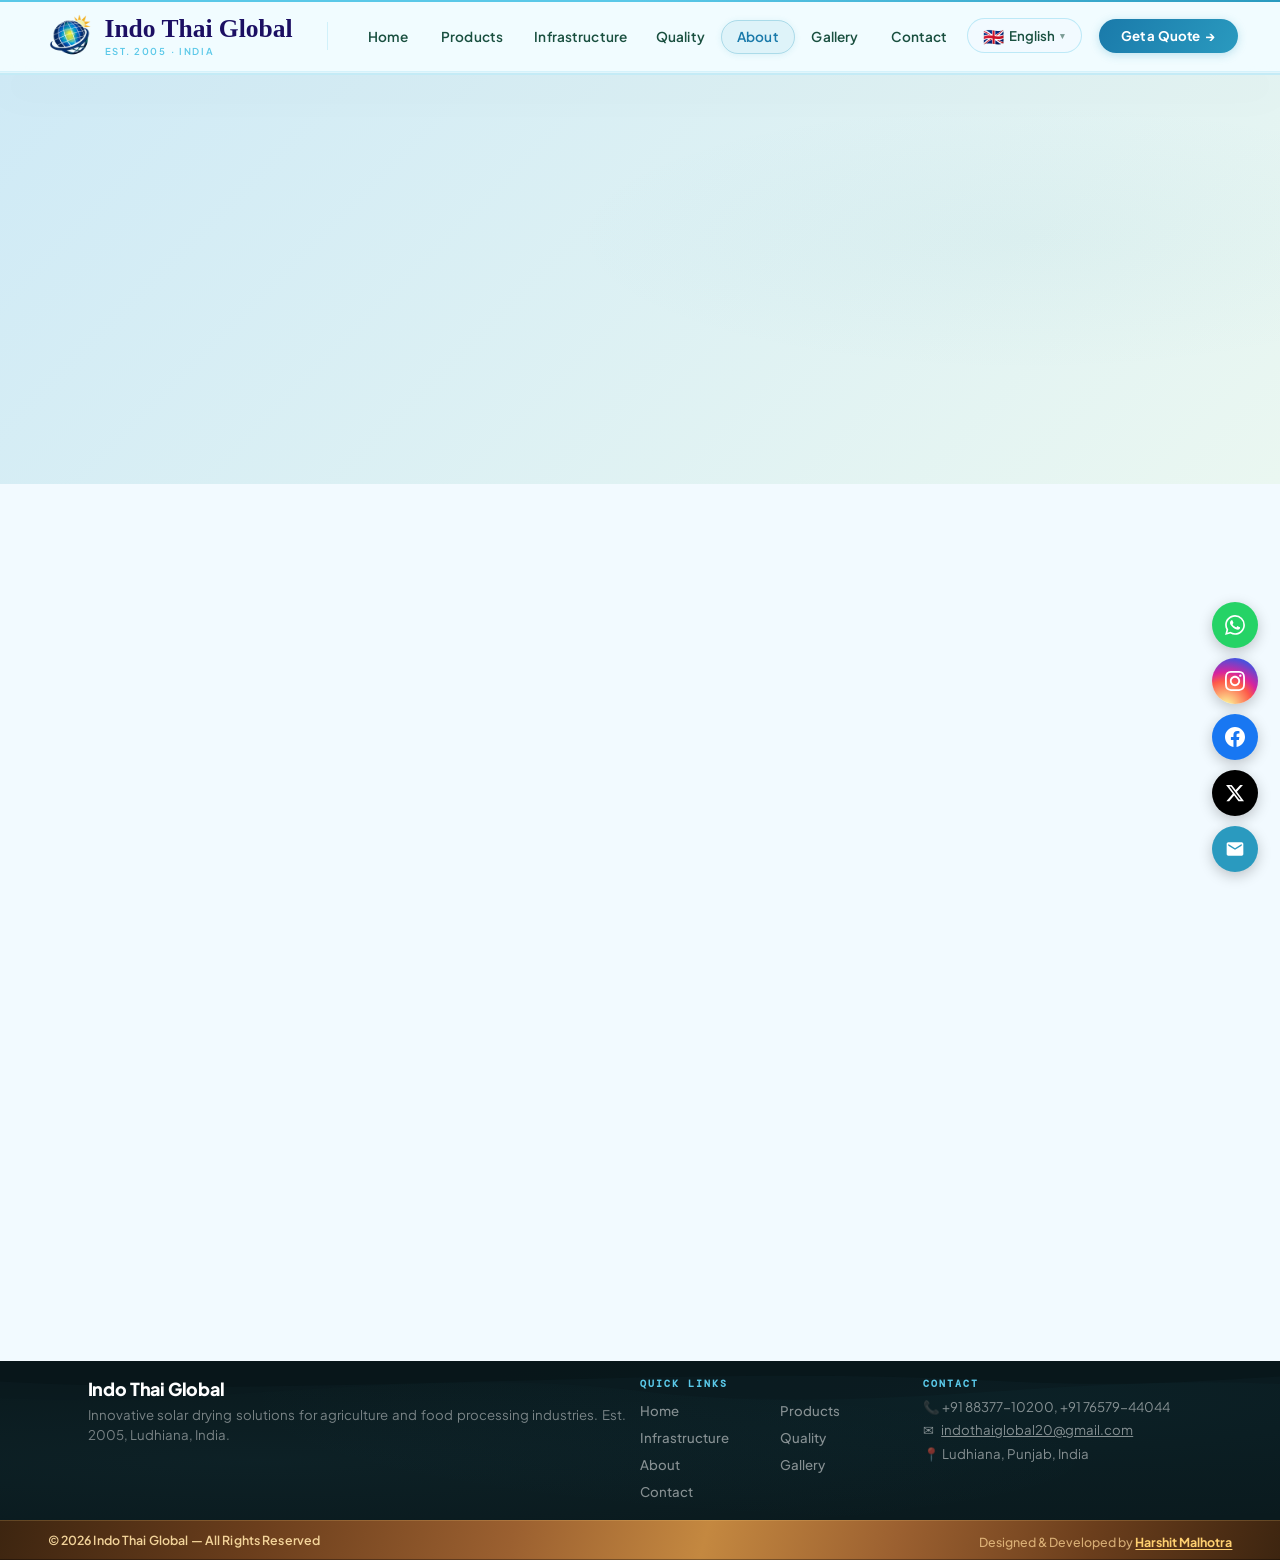
==== about.html @ ccd36416 "update" ====
<!DOCTYPE html>
<html lang="en">
<head>
  <meta charset="UTF-8"/>
  <meta name="viewport" content="width=device-width, initial-scale=1.0"/>
  <title>About — Indo Thai Global</title>
  <link rel="icon" href="assets/logo.png" type="image/png"/>
  <link rel="stylesheet" href="css/global.css"/>
  <link rel="stylesheet" href="css/navbar.css"/>
  <style>
    p {
  text-align: justify;
}
    /* ── Page hero ── */ 
    .page-hero {
      background: linear-gradient(135deg, #cfeaf6 0%, #eaf7f1 100%);
      padding: clamp(5rem,9vw,7rem) 0 clamp(3rem,5vw,4rem);
      position: relative; overflow: hidden;
    }
    .page-hero::after {
      content: ''; position: absolute; inset: 0;
      background: radial-gradient(ellipse 60% 55% at 80% 40%, rgba(47,143,165,0.04) 0%, transparent 60%);
      pointer-events: none;
    }
    .page-hero-inner { position: relative; z-index: 1; }
    .page-hero-label {
      font-family: var(--font-mono); font-size: 0.75rem; letter-spacing: 0.22em;
      text-transform: uppercase; color: #6f8f9a; margin-bottom: 0.8rem;
      display: flex; align-items: center; gap: 10px;
    }
    .page-hero-label::before { content: ''; display: block; width: 22px; height: 1px; background:#6f8f9a; opacity: 0.5; }
    .page-hero-title {
      font-family: var(--font-serif); font-size: clamp(3rem,6vw,4.8rem);
      font-weight: 600; color: #243b4a; line-height: 1.08; margin-bottom: 1rem;
    }
    .page-hero-title em {
      color: #243b4a; /* same as Indo Thai */
  background: none;
  -webkit-text-fill-color: unset;
    }
    .page-hero-sub { font-size: 1.15rem; color: #4f6f7a; max-width: 600px; line-height: 1.75; }
    
    /* ── About body ── */
    .about-body { padding: clamp(4rem,7vw,6rem) 0; background: var(--off-white); }

    .about-grid {
      display: grid;
      grid-template-columns: 1fr 1fr;
      gap: 5rem;
      align-items: start;
    }

    .about-info-list { display: flex; flex-direction: column; gap: 0; }
    .about-info-row {
      display: flex; gap: 1rem;
      padding: 0.9rem 0;
      border-bottom: 1px solid var(--border);
      align-items: baseline;
    }
    .about-info-row:first-child { border-top: 1px solid var(--border); }
    .about-info-key {
      font-family: var(--font-mono);
      font-size: 0.6rem;
      letter-spacing: 0.1em;
      text-transform: uppercase;
      color: var(--amber);
      min-width: 150px;
      flex-shrink: 0;
    }
    .about-info-val {
      font-size: 0.92rem;
      color: var(--text-mid);
      line-height: 1.6;
    }

    .about-prose p {
      font-size: 0.95rem;
      line-height: 1.85;
      color: var(--text-mid);
      margin-bottom: 1.1rem;
    }
    .about-prose h3 {
      font-family: var(--font-serif);
      font-size: 1.4rem;
      font-weight: 600;
      color: var(--text-dark);
      margin: 2rem 0 0.6rem;
    }

    @media (max-width: 800px) {
      .about-grid { grid-template-columns: 1fr; gap: 3rem; }
    }
  </style>
</head>
<body>

 <div id="navbar"></div>
  
  <script>
    fetch('navbar.html')
      .then(res => res.text())
      .then(data => {
        document.getElementById('navbar').innerHTML = data;

        // 2. Then load navbar.js AFTER HTML is injected
        var script = document.createElement('script');
        script.src = 'js/navbar.js';
        document.body.appendChild(script);
      });
  </script>

<main class="page-body">

  <!-- Page Hero -->
  <section class="page-hero">
    <div class="container page-hero-inner">
      <div class="page-hero-label reveal-up">About Us</div>
      <h1 class="page-hero-title reveal-up">Indo Thai <em>Global</em></h1>
      <p class="page-hero-sub reveal-up">
        Manufacturing innovative solar drying solutions and food processing
        equipment since 2005 — built for India's agriculture and industry.
      </p>
    </div>
  </section>

  <!-- About Body -->
  <section class="about-body">
    <div class="container">
      <div class="about-grid reveal-left">

        <!-- Company info table -->
        <div>
          <div class="section-label">Company Details</div>
          <div class="about-info-list" style="margin-top:1.2rem">
            <div class="about-info-row">
              <span class="about-info-key">Company Name</span>
              <span class="about-info-val">Indo Thai Global</span>
            </div>
            <div class="about-info-row">
              <span class="about-info-key">Business Type</span>
              <span class="about-info-val">Manufacturer &amp; Supplier of solar drying systems and agricultural equipment.</span>
            </div>
            <div class="about-info-row">
              <span class="about-info-key">Industry</span>
              <span class="about-info-val">Renewable Energy &amp; Food Processing Technology</span>
            </div>
            <div class="about-info-row">
              <span class="about-info-key">Established</span>
              <span class="about-info-val">2005</span>
            </div>
            <div class="about-info-row">
              <span class="about-info-key">Location</span>
              <span class="about-info-val">Ludhiana, Punjab, India</span>
            </div>
            <div class="about-info-row">
              <span class="about-info-key">Core Products</span>
              <span class="about-info-val">Solar dryers, vegetable processing machines, food dehydration systems and related equipment.</span>
            </div>
            <div class="about-info-row">
              <span class="about-info-key">Mission</span>
              <span class="about-info-val">To provide efficient and sustainable drying solutions that improve food preservation and reduce energy consumption.</span>
            </div>
            <div class="about-info-row">
              <span class="about-info-key">Vision</span>
              <span class="about-info-val">To contribute to modern agriculture through innovative renewable energy technologies.</span>
            </div>
          </div>
        </div>

        <!-- Prose -->
        <div class="about-prose reveal-right">
          <div class="section-label">Our Story</div>
          <h3>Who We Are</h3>
          <p>
            Indo Thai Global is focused on delivering reliable solar drying
            solutions and food processing equipment designed to support
            modern agriculture and sustainable energy practices across India.
          </p>
          <p>
            Since our founding in 2005, we have built a reputation for
            manufacturing durable, efficient and easy-to-operate equipment
            that helps farmers and food processors reduce post-harvest losses
            and improve productivity.
          </p>
          <h3>What Drives Us</h3>
          <p>
            We believe that sustainable technology should be accessible to
            all scales of operation — from small family farms to large
            commercial food processing facilities.
          </p>
          <p>
            Every product we build reflects our commitment to quality
            materials, practical engineering and long-term value for
            our customers.
          </p>
          <div style="margin-top:2rem">
            <a href="contact.html" class="btn btn-dark">Get in Touch →</a>
          </div>
        </div>

      </div>
    </div>
  </section>

</main>

<!-- ░░ FOOTER ░░ -->
<footer class="site-footer">
  <div class="container footer-grid">

    <div class="footer-col">
      <h3 class="footer-brand">Indo Thai Global</h3>
      <p class="footer-text">
        Innovative solar drying solutions for agriculture and food processing industries.
        Est. 2005, Ludhiana, India.
      </p>
    </div>

    <div class="footer-col">
      <h4 class="footer-title">Quick Links</h4>
      <ul class="footer-links">
        <li><a href="home.html">Home</a></li>
        <li><a href="products.html">Products</a></li>
        <li><a href="infrastructure.html">Infrastructure</a></li>
        <li><a href="quality.html">Quality</a></li>
        <li><a href="about.html">About</a></li>
        <li><a href="gallery.html">Gallery</a></li>
        <li><a href="contact.html">Contact</a></li>
      </ul>
    </div>

    <div class="footer-col">
      <h4 class="footer-title">Contact</h4>
      <div class="footer-contact-item">&#128222; +91 88377-10200, +91 76579-44044</div><div class="footer-contact-item">
  &#9993; <a href="mailto:indothaiglobal20@gmail.com">indothaiglobal20@gmail.com</a>
</div>
   <div class="footer-contact-item">&#128205; Ludhiana, Punjab, India</div>
    </div>

  </div>
  <div class="footer-bottom">
    <div class="footer-bottom-inner">
      <span class="footer-copy">&#169; 2026 Indo Thai Global &#8212; All Rights Reserved</span>
      <div class="footer-dev-inner">
        <span class="footer-dev-text">Designed &amp; Developed by </span>
        <a href="https://www.linkedin.com/in/harshit-malhotra-20b333200/" target="_blank" rel="noopener noreferrer" class="footer-dev-link">Harshit Malhotra</a>
      </div>
    </div>
  </div>
</footer>


<script>
(function () {
  var COUNTRIES = [
    // Popular
    {f:'🇮🇳', n:'India',                  c:'+91',   pop:true},
    {f:'🇺🇸', n:'United States',           c:'+1',    pop:true},
    {f:'🇬🇧', n:'United Kingdom',          c:'+44',   pop:true},
    {f:'🇦🇪', n:'United Arab Emirates',    c:'+971',  pop:true},
    {f:'🇹🇭', n:'Thailand',                c:'+66',   pop:true},
    {f:'🇸🇬', n:'Singapore',               c:'+65',   pop:true},
    {f:'🇦🇺', n:'Australia',               c:'+61',   pop:true},
    // All
    {f:'🇦🇫', n:'Afghanistan',             c:'+93'},
    {f:'🇦🇱', n:'Albania',                 c:'+355'},
    {f:'🇩🇿', n:'Algeria',                 c:'+213'},
    {f:'🇦🇩', n:'Andorra',                 c:'+376'},
    {f:'🇦🇴', n:'Angola',                  c:'+244'},
    {f:'🇦🇬', n:'Antigua and Barbuda',     c:'+1268'},
    {f:'🇦🇷', n:'Argentina',               c:'+54'},
    {f:'🇦🇲', n:'Armenia',                 c:'+374'},
    {f:'🇦🇹', n:'Austria',                 c:'+43'},
    {f:'🇦🇿', n:'Azerbaijan',              c:'+994'},
    {f:'🇧🇸', n:'Bahamas',                 c:'+1242'},
    {f:'🇧🇭', n:'Bahrain',                 c:'+973'},
    {f:'🇧🇩', n:'Bangladesh',              c:'+880'},
    {f:'🇧🇧', n:'Barbados',                c:'+1246'},
    {f:'🇧🇾', n:'Belarus',                 c:'+375'},
    {f:'🇧🇪', n:'Belgium',                 c:'+32'},
    {f:'🇧🇿', n:'Belize',                  c:'+501'},
    {f:'🇧🇯', n:'Benin',                   c:'+229'},
    {f:'🇧🇹', n:'Bhutan',                  c:'+975'},
    {f:'🇧🇴', n:'Bolivia',                 c:'+591'},
    {f:'🇧🇦', n:'Bosnia and Herzegovina',  c:'+387'},
    {f:'🇧🇼', n:'Botswana',                c:'+267'},
    {f:'🇧🇷', n:'Brazil',                  c:'+55'},
    {f:'🇧🇳', n:'Brunei',                  c:'+673'},
    {f:'🇧🇬', n:'Bulgaria',                c:'+359'},
    {f:'🇧🇫', n:'Burkina Faso',            c:'+226'},
    {f:'🇧🇮', n:'Burundi',                 c:'+257'},
    {f:'🇨🇻', n:'Cabo Verde',              c:'+238'},
    {f:'🇰🇭', n:'Cambodia',                c:'+855'},
    {f:'🇨🇲', n:'Cameroon',                c:'+237'},
    {f:'🇨🇦', n:'Canada',                  c:'+1'},
    {f:'🇨🇫', n:'Central African Republic',c:'+236'},
    {f:'🇹🇩', n:'Chad',                    c:'+235'},
    {f:'🇨🇱', n:'Chile',                   c:'+56'},
    {f:'🇨🇳', n:'China',                   c:'+86'},
    {f:'🇨🇴', n:'Colombia',                c:'+57'},
    {f:'🇰🇲', n:'Comoros',                 c:'+269'},
    {f:'🇨🇩', n:'Congo (DRC)',             c:'+243'},
    {f:'🇨🇬', n:'Congo (Republic)',        c:'+242'},
    {f:'🇨🇷', n:'Costa Rica',              c:'+506'},
    {f:'🇭🇷', n:'Croatia',                 c:'+385'},
    {f:'🇨🇺', n:'Cuba',                    c:'+53'},
    {f:'🇨🇾', n:'Cyprus',                  c:'+357'},
    {f:'🇨🇿', n:'Czech Republic',          c:'+420'},
    {f:'🇩🇰', n:'Denmark',                 c:'+45'},
    {f:'🇩🇯', n:'Djibouti',                c:'+253'},
    {f:'🇩🇲', n:'Dominica',                c:'+1767'},
    {f:'🇩🇴', n:'Dominican Republic',      c:'+1809'},
    {f:'🇪🇨', n:'Ecuador',                 c:'+593'},
    {f:'🇪🇬', n:'Egypt',                   c:'+20'},
    {f:'🇸🇻', n:'El Salvador',             c:'+503'},
    {f:'🇬🇶', n:'Equatorial Guinea',       c:'+240'},
    {f:'🇪🇷', n:'Eritrea',                 c:'+291'},
    {f:'🇪🇪', n:'Estonia',                 c:'+372'},
    {f:'🇸🇿', n:'Eswatini',                c:'+268'},
    {f:'🇪🇹', n:'Ethiopia',                c:'+251'},
    {f:'🇫🇯', n:'Fiji',                    c:'+679'},
    {f:'🇫🇮', n:'Finland',                 c:'+358'},
    {f:'🇫🇷', n:'France',                  c:'+33'},
    {f:'🇬🇦', n:'Gabon',                   c:'+241'},
    {f:'🇬🇲', n:'Gambia',                  c:'+220'},
    {f:'🇬🇪', n:'Georgia',                 c:'+995'},
    {f:'🇩🇪', n:'Germany',                 c:'+49'},
    {f:'🇬🇭', n:'Ghana',                   c:'+233'},
    {f:'🇬🇷', n:'Greece',                  c:'+30'},
    {f:'🇬🇩', n:'Grenada',                 c:'+1473'},
    {f:'🇬🇹', n:'Guatemala',               c:'+502'},
    {f:'🇬🇳', n:'Guinea',                  c:'+224'},
    {f:'🇬🇼', n:'Guinea-Bissau',           c:'+245'},
    {f:'🇬🇾', n:'Guyana',                  c:'+592'},
    {f:'🇭🇹', n:'Haiti',                   c:'+509'},
    {f:'🇭🇳', n:'Honduras',                c:'+504'},
    {f:'🇭🇺', n:'Hungary',                 c:'+36'},
    {f:'🇮🇸', n:'Iceland',                 c:'+354'},
    {f:'🇮🇩', n:'Indonesia',               c:'+62'},
    {f:'🇮🇷', n:'Iran',                    c:'+98'},
    {f:'🇮🇶', n:'Iraq',                    c:'+964'},
    {f:'🇮🇪', n:'Ireland',                 c:'+353'},
    {f:'🇮🇱', n:'Israel',                  c:'+972'},
    {f:'🇮🇹', n:'Italy',                   c:'+39'},
    {f:'🇯🇲', n:'Jamaica',                 c:'+1876'},
    {f:'🇯🇵', n:'Japan',                   c:'+81'},
    {f:'🇯🇴', n:'Jordan',                  c:'+962'},
    {f:'🇰🇿', n:'Kazakhstan',              c:'+7'},
    {f:'🇰🇪', n:'Kenya',                   c:'+254'},
    {f:'🇰🇮', n:'Kiribati',                c:'+686'},
    {f:'🇽🇰', n:'Kosovo',                  c:'+383'},
    {f:'🇰🇼', n:'Kuwait',                  c:'+965'},
    {f:'🇰🇬', n:'Kyrgyzstan',              c:'+996'},
    {f:'🇱🇦', n:'Laos',                    c:'+856'},
    {f:'🇱🇻', n:'Latvia',                  c:'+371'},
    {f:'🇱🇧', n:'Lebanon',                 c:'+961'},
    {f:'🇱🇸', n:'Lesotho',                 c:'+266'},
    {f:'🇱🇷', n:'Liberia',                 c:'+231'},
    {f:'🇱🇾', n:'Libya',                   c:'+218'},
    {f:'🇱🇮', n:'Liechtenstein',           c:'+423'},
    {f:'🇱🇹', n:'Lithuania',               c:'+370'},
    {f:'🇱🇺', n:'Luxembourg',              c:'+352'},
    {f:'🇲🇬', n:'Madagascar',              c:'+261'},
    {f:'🇲🇼', n:'Malawi',                  c:'+265'},
    {f:'🇲🇾', n:'Malaysia',                c:'+60'},
    {f:'🇲🇻', n:'Maldives',                c:'+960'},
    {f:'🇲🇱', n:'Mali',                    c:'+223'},
    {f:'🇲🇹', n:'Malta',                   c:'+356'},
    {f:'🇲🇭', n:'Marshall Islands',        c:'+692'},
    {f:'🇲🇷', n:'Mauritania',              c:'+222'},
    {f:'🇲🇺', n:'Mauritius',               c:'+230'},
    {f:'🇲🇽', n:'Mexico',                  c:'+52'},
    {f:'🇫🇲', n:'Micronesia',              c:'+691'},
    {f:'🇲🇩', n:'Moldova',                 c:'+373'},
    {f:'🇲🇨', n:'Monaco',                  c:'+377'},
    {f:'🇲🇳', n:'Mongolia',                c:'+976'},
    {f:'🇲🇪', n:'Montenegro',              c:'+382'},
    {f:'🇲🇦', n:'Morocco',                 c:'+212'},
    {f:'🇲🇿', n:'Mozambique',              c:'+258'},
    {f:'🇲🇲', n:'Myanmar',                 c:'+95'},
    {f:'🇳🇦', n:'Namibia',                 c:'+264'},
    {f:'🇳🇷', n:'Nauru',                   c:'+674'},
    {f:'🇳🇵', n:'Nepal',                   c:'+977'},
    {f:'🇳🇱', n:'Netherlands',             c:'+31'},
    {f:'🇳🇿', n:'New Zealand',             c:'+64'},
    {f:'🇳🇮', n:'Nicaragua',               c:'+505'},
    {f:'🇳🇪', n:'Niger',                   c:'+227'},
    {f:'🇳🇬', n:'Nigeria',                 c:'+234'},
    {f:'🇲🇰', n:'North Macedonia',         c:'+389'},
    {f:'🇳🇴', n:'Norway',                  c:'+47'},
    {f:'🇴🇲', n:'Oman',                    c:'+968'},
    {f:'🇵🇰', n:'Pakistan',                c:'+92'},
    {f:'🇵🇼', n:'Palau',                   c:'+680'},
    {f:'🇵🇸', n:'Palestine',               c:'+970'},
    {f:'🇵🇦', n:'Panama',                  c:'+507'},
    {f:'🇵🇬', n:'Papua New Guinea',        c:'+675'},
    {f:'🇵🇾', n:'Paraguay',                c:'+595'},
    {f:'🇵🇪', n:'Peru',                    c:'+51'},
    {f:'🇵🇭', n:'Philippines',             c:'+63'},
    {f:'🇵🇱', n:'Poland',                  c:'+48'},
    {f:'🇵🇹', n:'Portugal',                c:'+351'},
    {f:'🇶🇦', n:'Qatar',                   c:'+974'},
    {f:'🇷🇴', n:'Romania',                 c:'+40'},
    {f:'🇷🇺', n:'Russia',                  c:'+7'},
    {f:'🇷🇼', n:'Rwanda',                  c:'+250'},
    {f:'🇰🇳', n:'Saint Kitts and Nevis',   c:'+1869'},
    {f:'🇱🇨', n:'Saint Lucia',             c:'+1758'},
    {f:'🇻🇨', n:'Saint Vincent',           c:'+1784'},
    {f:'🇼🇸', n:'Samoa',                   c:'+685'},
    {f:'🇸🇲', n:'San Marino',              c:'+378'},
    {f:'🇸🇹', n:'Sao Tome and Principe',   c:'+239'},
    {f:'🇸🇦', n:'Saudi Arabia',            c:'+966'},
    {f:'🇸🇳', n:'Senegal',                 c:'+221'},
    {f:'🇷🇸', n:'Serbia',                  c:'+381'},
    {f:'🇸🇨', n:'Seychelles',              c:'+248'},
    {f:'🇸🇱', n:'Sierra Leone',            c:'+232'},
    {f:'🇸🇰', n:'Slovakia',                c:'+421'},
    {f:'🇸🇮', n:'Slovenia',                c:'+386'},
    {f:'🇸🇧', n:'Solomon Islands',         c:'+677'},
    {f:'🇸🇴', n:'Somalia',                 c:'+252'},
    {f:'🇿🇦', n:'South Africa',            c:'+27'},
    {f:'🇸🇸', n:'South Sudan',             c:'+211'},
    {f:'🇪🇸', n:'Spain',                   c:'+34'},
    {f:'🇱🇰', n:'Sri Lanka',               c:'+94'},
    {f:'🇸🇩', n:'Sudan',                   c:'+249'},
    {f:'🇸🇷', n:'Suriname',                c:'+597'},
    {f:'🇸🇪', n:'Sweden',                  c:'+46'},
    {f:'🇨🇭', n:'Switzerland',             c:'+41'},
    {f:'🇸🇾', n:'Syria',                   c:'+963'},
    {f:'🇹🇼', n:'Taiwan',                  c:'+886'},
    {f:'🇹🇯', n:'Tajikistan',              c:'+992'},
    {f:'🇹🇿', n:'Tanzania',                c:'+255'},
    {f:'🇹🇱', n:'Timor-Leste',             c:'+670'},
    {f:'🇹🇬', n:'Togo',                    c:'+228'},
    {f:'🇹🇴', n:'Tonga',                   c:'+676'},
    {f:'🇹🇹', n:'Trinidad and Tobago',     c:'+1868'},
    {f:'🇹🇳', n:'Tunisia',                 c:'+216'},
    {f:'🇹🇷', n:'Turkey',                  c:'+90'},
    {f:'🇹🇲', n:'Turkmenistan',            c:'+993'},
    {f:'🇹🇻', n:'Tuvalu',                  c:'+688'},
    {f:'🇺🇬', n:'Uganda',                  c:'+256'},
    {f:'🇺🇦', n:'Ukraine',                 c:'+380'},
    {f:'🇺🇾', n:'Uruguay',                 c:'+598'},
    {f:'🇺🇿', n:'Uzbekistan',              c:'+998'},
    {f:'🇻🇺', n:'Vanuatu',                 c:'+678'},
    {f:'🇻🇦', n:'Vatican City',            c:'+379'},
    {f:'🇻🇪', n:'Venezuela',               c:'+58'},
    {f:'🇻🇳', n:'Vietnam',                 c:'+84'},
    {f:'🇾🇪', n:'Yemen',                   c:'+967'},
    {f:'🇿🇲', n:'Zambia',                  c:'+260'},
    {f:'🇿🇼', n:'Zimbabwe',                c:'+263'}
  ];

  var picker   = document.getElementById('countryPicker');
  var cpBtn    = document.getElementById('cpBtn');
  var cpFlag   = document.getElementById('cpFlag');
  var cpCode   = document.getElementById('cpCode');
  var cpSearch = document.getElementById('cpSearch');
  var cpList   = document.getElementById('cpList');
  var hidden   = document.getElementById('eq-country-val');
  if (!picker || !cpBtn || !cpList) return;

  /* Build list */
  function buildList() {
    cpList.innerHTML = '';

    var popLabel = document.createElement('div');
    popLabel.className = 'cp-group-label';
    popLabel.textContent = '⭐ Popular';
    cpList.appendChild(popLabel);

    COUNTRIES.forEach(function(ct, idx) {
      if (ct.pop) cpList.appendChild(makeItem(ct, idx));
    });

    var allLabel = document.createElement('div');
    allLabel.className = 'cp-group-label';
    allLabel.textContent = '🌍 All Countries';
    cpList.appendChild(allLabel);

    COUNTRIES.forEach(function(ct, idx) {
      if (!ct.pop) cpList.appendChild(makeItem(ct, idx));
    });
  }

  function makeItem(ct, idx) {
    var btn = document.createElement('button');
    btn.type = 'button';
    btn.className = 'cp-item' + (ct.c === '+91' && ct.n === 'India' ? ' active' : '');
    btn.setAttribute('data-name', ct.n.toLowerCase());
    btn.setAttribute('data-code', ct.c);
    btn.innerHTML =
      '<span class="cp-item-flag">' + ct.f + '</span>' +
      '<span class="cp-item-name">' + ct.n + '</span>' +
      '<span class="cp-item-code">' + ct.c + '</span>';
    btn.addEventListener('click', function(e) {
      e.stopPropagation();
      select(ct);
    });
    return btn;
  }

  function select(ct) {
    cpFlag.textContent = ct.f;
    cpCode.textContent = ct.c;
    if (hidden) hidden.value = ct.c;
    cpList.querySelectorAll('.cp-item').forEach(function(el) { el.classList.remove('active'); });
    cpList.querySelectorAll('.cp-item').forEach(function(el) {
      if (el.getAttribute('data-name') === ct.n.toLowerCase() && el.getAttribute('data-code') === ct.c) {
        el.classList.add('active');
      }
    });
    picker.classList.remove('open');
    cpBtn.setAttribute('aria-expanded', 'false');
    if (cpSearch) { cpSearch.value = ''; filterList(''); }
  }

  function filterList(q) {
    q = q.toLowerCase().trim();
    var items = cpList.querySelectorAll('.cp-item');
    var noResults = cpList.querySelector('.cp-no-results');
    var visible = 0;
    items.forEach(function(el) {
      var name = el.getAttribute('data-name') || '';
      var code = el.getAttribute('data-code') || '';
      var show = !q || name.indexOf(q) !== -1 || code.indexOf(q) !== -1;
      el.hidden = !show;
      if (show) visible++;
    });
    /* hide group labels when searching */
    cpList.querySelectorAll('.cp-group-label').forEach(function(lbl) {
      lbl.hidden = !!q;
    });
    if (!noResults) {
      noResults = document.createElement('div');
      noResults.className = 'cp-no-results';
      noResults.textContent = 'No countries found';
      cpList.appendChild(noResults);
    }
    noResults.hidden = visible > 0;
  }

  /* Toggle */
  cpBtn.addEventListener('click', function(e) {
    e.stopPropagation();
    var isOpen = picker.classList.toggle('open');
    cpBtn.setAttribute('aria-expanded', String(isOpen));
    if (isOpen && cpSearch) setTimeout(function() { cpSearch.focus(); }, 60);
  });

  document.addEventListener('click', function(e) {
    if (!picker.contains(e.target)) {
      picker.classList.remove('open');
      cpBtn.setAttribute('aria-expanded', 'false');
    }
  });

  document.addEventListener('keydown', function(e) {
    if (e.key === 'Escape') { picker.classList.remove('open'); cpBtn.setAttribute('aria-expanded','false'); }
  });

  if (cpSearch) {
    cpSearch.addEventListener('input', function() { filterList(this.value); });
  }

  buildList();
})();
</script>
<script src="js/navbar.js"></script>
<script src="js/home.js"></script>

<!-- ── Floating Social Dock ── -->
<style>
  .social-dock {
    position: fixed;
    bottom: 28px;
    right: 22px;
    z-index: 9999;
    display: flex;
    flex-direction: column;
    align-items: center;
    gap: 10px;
  }

  /* Individual link buttons */
  .social-dock__btn {
    width: 46px;
    height: 46px;
    border-radius: 50%;
    display: flex;
    align-items: center;
    justify-content: center;
    text-decoration: none;
    box-shadow: 0 4px 14px rgba(0,0,0,0.22);
    transition: transform 0.22s cubic-bezier(0.22,1,0.36,1),
                box-shadow 0.22s ease,
                opacity 0.25s ease;
    /* hidden by default */
    opacity: 1;
    transform: translateY(0) scale(1);
    pointer-events: auto;
  }
  .social-dock__btn svg {
    width: 20px;
    height: 20px;
    fill: #fff;
    flex-shrink: 0;
  }
  .social-dock__btn:hover {
    transform: translateY(-2px) scale(1.10) !important;
    box-shadow: 0 8px 22px rgba(0,0,0,0.30);
  }

  /* Brand colours */
  .social-dock__btn--wa      { background: #25d366; }
  .social-dock__btn--ig      { background: radial-gradient(circle at 30% 107%, #fdf497 0%, #fdf497 5%, #fd5949 45%, #d6249f 60%, #285AEB 90%); }
  .social-dock__btn--fb      { background: #1877f2; }
  .social-dock__btn--mail    { background: #2a9abf; }

  /* Toggle (main) button */
  .social-dock__toggle {
    width: 52px;
    height: 52px;
    border-radius: 50%;
    background: linear-gradient(135deg, #1a7aaa 0%, #2a9abf 100%);
    border: none;
    cursor: pointer;
    display: flex;
    align-items: center;
    justify-content: center;
    box-shadow: 0 4px 18px rgba(42,154,191,0.45);
    transition: transform 0.3s cubic-bezier(0.22,1,0.36,1),
                box-shadow 0.25s ease;
    z-index: 1;
  }
  .social-dock__toggle:hover {
    transform: scale(1.08);
    box-shadow: 0 7px 24px rgba(42,154,191,0.55);
  }
  .social-dock__toggle svg {
    width: 22px;
    height: 22px;
    fill: #fff;
    transition: transform 0.35s cubic-bezier(0.22,1,0.36,1), opacity 0.2s;
  }
  .social-dock__toggle .icon-close {
    position: absolute;
    opacity: 0;
    transform: rotate(-45deg);
  }

  /* Open state */
  .social-dock.is-open .social-dock__btn {
    opacity: 1;
    transform: translateY(0) scale(1);
    pointer-events: auto;
  }
  .social-dock.is-open .social-dock__toggle .icon-share {
    opacity: 0;
    transform: rotate(45deg);
  }
  .social-dock.is-open .social-dock__toggle .icon-close {
    opacity: 1;
    transform: rotate(0deg);
  }

  /* Stagger the reveal */
  .social-dock__btn:nth-child(1) { transition-delay: 0.00s; }
  .social-dock__btn:nth-child(2) { transition-delay: 0.04s; }
  .social-dock__btn:nth-child(3) { transition-delay: 0.08s; }
  .social-dock__btn:nth-child(4) { transition-delay: 0.12s; }

  /* Tooltip labels */
  .social-dock__btn::after {
    content: attr(data-label);
    position: absolute;
    right: 56px;
    background: rgba(10,26,30,0.82);
    color: #fff;
    font-family: 'Plus Jakarta Sans', sans-serif;
    font-size: 0.72rem;
    font-weight: 600;
    padding: 4px 10px;
    border-radius: 6px;
    white-space: nowrap;
    opacity: 0;
    pointer-events: none;
    transition: opacity 0.18s;
  }
  .social-dock__btn:hover::after { opacity: 1; }
</style>

<div class="social-dock" id="socialDock">
  <!-- WhatsApp -->
  <!-- ▼ CHANGE THIS: replace 919876543210 with your full number incl. country code, no + or spaces -->
  <a class="social-dock__btn social-dock__btn--wa"
     href="https://wa.me/917657944044?text=Hello%20Indo%20Thai%20Global%2C%20I%20would%20like%20to%20know%20more%20about%20your%20solar%20drying%20systems."
     target="_blank" rel="noopener" data-label="WhatsApp" aria-label="Chat on WhatsApp">
    <svg viewBox="0 0 24 24" xmlns="http://www.w3.org/2000/svg">
      <path d="M17.472 14.382c-.297-.149-1.758-.867-2.03-.967-.273-.099-.471-.148-.67.15-.197.297-.767.966-.94 1.164-.173.199-.347.223-.644.075-.297-.15-1.255-.463-2.39-1.475-.883-.788-1.48-1.761-1.653-2.059-.173-.297-.018-.458.13-.606.134-.133.298-.347.446-.52.149-.174.198-.298.298-.497.099-.198.05-.371-.025-.52-.075-.149-.669-1.612-.916-2.207-.242-.579-.487-.5-.669-.51-.173-.008-.371-.01-.57-.01-.198 0-.52.074-.792.372-.272.297-1.04 1.016-1.04 2.479 0 1.462 1.065 2.875 1.213 3.074.149.198 2.096 3.2 5.077 4.487.709.306 1.262.489 1.694.625.712.227 1.36.195 1.871.118.571-.085 1.758-.719 2.006-1.413.248-.694.248-1.289.173-1.413-.074-.124-.272-.198-.57-.347m-5.421 7.403h-.004a9.87 9.87 0 01-5.031-1.378l-.361-.214-3.741.982.998-3.648-.235-.374a9.86 9.86 0 01-1.51-5.26c.001-5.45 4.436-9.884 9.888-9.884 2.64 0 5.122 1.03 6.988 2.898a9.825 9.825 0 012.893 6.994c-.003 5.45-4.437 9.884-9.885 9.884m8.413-18.297A11.815 11.815 0 0012.05 0C5.495 0 .16 5.335.157 11.892c0 2.096.547 4.142 1.588 5.945L.057 24l6.305-1.654a11.882 11.882 0 005.683 1.448h.005c6.554 0 11.89-5.335 11.893-11.893a11.821 11.821 0 00-3.48-8.413z"/>
    </svg>
  </a>

  <!-- Instagram -->
  <!-- ▼ CHANGE THIS: replace indothaiglobal with your Instagram handle -->
  <a class="social-dock__btn social-dock__btn--ig"
     href="https://instagram.com/abc"
     target="_blank" rel="noopener" data-label="Instagram" aria-label="Follow on Instagram">
    <svg viewBox="0 0 24 24" xmlns="http://www.w3.org/2000/svg">
      <path d="M12 2.163c3.204 0 3.584.012 4.85.07 3.252.148 4.771 1.691 4.919 4.919.058 1.265.069 1.645.069 4.849 0 3.205-.012 3.584-.069 4.849-.149 3.225-1.664 4.771-4.919 4.919-1.266.058-1.644.07-4.85.07-3.204 0-3.584-.012-4.849-.07-3.26-.149-4.771-1.699-4.919-4.92-.058-1.265-.07-1.644-.07-4.849 0-3.204.013-3.583.07-4.849.149-3.227 1.664-4.771 4.919-4.919 1.266-.057 1.645-.069 4.849-.069zm0-2.163c-3.259 0-3.667.014-4.947.072-4.358.2-6.78 2.618-6.98 6.98-.059 1.281-.073 1.689-.073 4.948 0 3.259.014 3.668.072 4.948.2 4.358 2.618 6.78 6.98 6.98 1.281.058 1.689.072 4.948.072 3.259 0 3.668-.014 4.948-.072 4.354-.2 6.782-2.618 6.979-6.98.059-1.28.073-1.689.073-4.948 0-3.259-.014-3.667-.072-4.947-.196-4.354-2.617-6.78-6.979-6.98-1.281-.059-1.69-.073-4.949-.073zm0 5.838c-3.403 0-6.162 2.759-6.162 6.162s2.759 6.163 6.162 6.163 6.162-2.759 6.162-6.163c0-3.403-2.759-6.162-6.162-6.162zm0 10.162c-2.209 0-4-1.79-4-4 0-2.209 1.791-4 4-4s4 1.791 4 4c0 2.21-1.791 4-4 4zm6.406-11.845c-.796 0-1.441.645-1.441 1.44s.645 1.44 1.441 1.44c.795 0 1.439-.645 1.439-1.44s-.644-1.44-1.439-1.44z"/>
    </svg>
  </a>

  <!-- Facebook -->
  <!-- ▼ CHANGE THIS: replace IndoThaiGlobal with your Facebook page name/ID -->
  <a class="social-dock__btn social-dock__btn--fb"
     href="https://facebook.com/abc"
     target="_blank" rel="noopener" data-label="Facebook" aria-label="Visit on Facebook">
    <svg viewBox="0 0 24 24" xmlns="http://www.w3.org/2000/svg">
      <path d="M24 12.073c0-6.627-5.373-12-12-12s-12 5.373-12 12c0 5.99 4.388 10.954 10.125 11.854v-8.385H7.078v-3.47h3.047V9.43c0-3.007 1.792-4.669 4.533-4.669 1.312 0 2.686.235 2.686.235v2.953H15.83c-1.491 0-1.956.925-1.956 1.874v2.25h3.328l-.532 3.47h-2.796v8.385C19.612 23.027 24 18.062 24 12.073z"/>
    </svg>
  </a>

  <!-- Twitter / X -->
  <a class="social-dock__btn social-dock__btn--tw"
    href="https://twitter.com/indothaipb"
    target="_blank" rel="noopener" data-label="Twitter" aria-label="Follow on Twitter">
    <svg viewBox="0 0 24 24" xmlns="http://www.w3.org/2000/svg">
      <path d="M18.244 2.25h3.308l-7.227 8.26 8.502 11.24H16.17l-5.214-6.817L4.99 21.75H1.68l7.73-8.835L1.254 2.25H8.08l4.713 6.231zm-1.161 17.52h1.833L7.084 4.126H5.117z"/>
    </svg>
  </a>

  <!-- Email -->
  <!-- ▼ CHANGE THIS: replace info@indothaiglobal.com with your actual email -->
  <a class="social-dock__btn social-dock__btn--mail"
     href="mailto:indothaiglobal20@gmail.com?subject=Product%20Enquiry%20—%20Indo%20Thai%20Global&body=Hello%2C%0A%0AI%20would%20like%20to%20know%20more%20about%20your%20solar%20drying%20systems%20and%20food%20processing%20equipment.%0A%0APlease%20provide%20more%20details.%0A%0AThank%20you."
     data-label="Email Us" aria-label="Send us an email">
    <svg viewBox="0 0 24 24" xmlns="http://www.w3.org/2000/svg">
      <path d="M20 4H4c-1.1 0-2 .9-2 2v12c0 1.1.9 2 2 2h16c1.1 0 2-.9 2-2V6c0-1.1-.9-2-2-2zm0 4l-8 5-8-5V6l8 5 8-5v2z"/>
    </svg>
  </a>
</div>

</body>
</html>
---- css/global.css ----
/* ══════════════════════════════════════════════════════════════
   global.css  —  Indo Thai Global
   Base reset, variables, typography & shared utilities
══════════════════════════════════════════════════════════════ */
p {
  text-align: justify;
}

@import url('https://fonts.googleapis.com/css2?family=Plus+Jakarta+Sans:wght@400;500;600;700;800&family=DM+Mono:wght@400;500&display=swap');

/* ── Reset ── */
*, *::before, *::after {
  box-sizing: border-box;
  margin: 0;
  padding: 0;
  min-width: 0;
}

/* ── Root tokens ── */
:root {
  --nav-h: 72px;

  --white:         #ffffff;
  --off-white:     #f2faff;
  --cream:         #d8f2fc;
  --border:        rgba(90, 185, 220, 0.20);
  --border-strong: rgba(90, 185, 220, 0.40);
  --text-dark:     #0d2a1a;
  --text-mid:      #1a5040;
  --text-light:    #3a7860;

  /* Sky-blue palette from the photo */
  --blue:    #2a9abf;
  --sky:     #5ac8e8;
  --navy:    #1a7aaa;
  --blue-bg: rgba(42, 154, 191, 0.08);
  --sky-bg:  rgba(90, 200, 232, 0.10);

  /* Nature accent colours */
  --teal:    #5ac8e8;
  --gold:    #7dd4ee;
  --green: #5ac8e8;
  --amber:   #7dd4ee;

  --font-sans:  'Plus Jakarta Sans', sans-serif;
  --font-serif: 'Plus Jakarta Sans', sans-serif;
  --font-mono:  'DM Mono', monospace;

  --ease: cubic-bezier(0.22, 1, 0.36, 1);

  --r-sm: 6px;
  --r-md: 12px;
  --r-lg: 20px;
  --r-full: 100px;
}

html {
  scroll-behavior: smooth;
  font-size: 17px;
  overflow-x: clip;
}

body {
  font-family: var(--font-sans);
  background: #f5fafd;
  color: var(--text-dark);
  -webkit-font-smoothing: antialiased;
  -moz-osx-font-smoothing: grayscale;
  min-height: 100vh;
  overflow-x: clip;
  width: 100%;
}

em, i { font-style: normal; }

img, video, svg { display: block; max-width: 100%; }
a { color: inherit; }
button { font: inherit; cursor: pointer; }

.page-body { padding-top: var(--nav-h); }

.container {
  max-width: 1200px;
  margin: 0 auto;
  padding: 0 clamp(1.2rem, 4vw, 2.8rem);
}

.section {
  padding: clamp(4rem, 8vw, 7rem) 0;
}

.section-label {
  display: inline-flex;
  align-items: center;
  gap: 7px;
  font-family: var(--font-mono);
  font-size: 0.65rem;
  letter-spacing: 0.22em;
  text-transform: uppercase;
  color: var(--teal);
  margin-bottom: 1rem;
  font-weight: 500;
}
.section-label::before {
  content: '';
  display: block;
  width: 20px; height: 1px;
  background: var(--teal);
  opacity: 0.6;
}

.h-display {
  font-family: var(--font-sans);
  font-weight: 800;
  line-height: 1.1;
  letter-spacing: -0.02em;
  color: var(--text-dark);
}

/* ── Buttons ── */
.btn {
  display: inline-flex;
  align-items: center;
  gap: 7px;
  border-radius: var(--r-full);
  font-family: var(--font-sans);
  font-size: 0.95rem;
  font-weight: 700;
  text-decoration: none;
  transition: transform 0.22s ease, box-shadow 0.22s ease;
}
.btn:active { transform: translateY(1px) !important; }

.btn-dark {
  padding: 0.78rem 2rem;
  background: linear-gradient(120deg, #1a7aaa 0%, #2a9abf 100%);
  color: #ffffff;
  border: 1px solid rgba(58, 172, 224, 0.22);
  box-shadow: 0 2px 10px rgba(0,0,0,0.15);
  position: relative;
  overflow: hidden;
}
.btn-dark::before {
  content: '';
  position: absolute; inset: 0;
  background: linear-gradient(90deg, transparent, rgba(255,255,255,0.09), transparent);
  transform: translateX(-100%) skewX(-18deg);
  transition: transform 0.45s ease;
}
.btn-dark:hover::before { transform: translateX(200%) skewX(-18deg); }
.btn-dark:hover {
  transform: translateY(-2px);
  box-shadow: 0 8px 26px rgba(0,0,0,0.20), 0 0 20px rgba(58, 172, 224, 0.14);
}

.btn-ghost {
  padding: 0.75rem 1.6rem;
  border: 1.5px solid var(--border-strong);
  color: var(--text-mid);
  transition: border-color 0.2s, color 0.2s, background 0.2s, transform 0.22s;
}
.btn-ghost:hover {
  border-color: var(--sky);
  color: var(--text-dark);
  background: var(--sky-bg);
}

.btn-ghost-white {
  padding: 0.75rem 1.6rem;
  border: 1.5px solid rgba(255,255,255,0.45);
  color: rgba(255,255,255,0.90);
  transition: border-color 0.2s, color 0.2s, background 0.2s, transform 0.22s;
}
.btn-ghost-white:hover {
  border-color: rgba(255,255,255,0.80);
  color: #fff;
  background: rgba(255,255,255,0.10);
  transform: translateY(-2px);
}

.grad-rule {
  width: 48px; height: 3px;
  background: linear-gradient(90deg, var(--teal), var(--sky));
  border-radius: 2px;
  margin: 1.6rem 0;
}

/* ── Animations ── */
@keyframes fadeUp {
  from { opacity: 0; transform: translateY(18px); }
  to   { opacity: 1; transform: translateY(0); }
}
@keyframes fadeIn {
  from { opacity: 0; }
  to   { opacity: 1; }
}

.anim-fade-up {
  opacity: 0;
  transform: translateY(18px);
  animation: fadeUp 0.7s var(--ease) forwards;
}

/* ── Footer ── */
.site-footer {
  background-color: #0a1a1e;
  background-image:
    radial-gradient(ellipse at 20% 50%, rgba(90,200,232,0.04) 0%, transparent 60%),
    radial-gradient(ellipse at 80% 20%, rgba(42,154,191,0.05) 0%, transparent 55%);
  color: rgba(255,255,255,0.70);
  padding: 16px 0 0;
  margin-top: 0;
  position: relative;
  overflow: hidden;
}

/* Wavy decorative overlay */
.site-footer::before {
  content: '';
  position: absolute;
  top: 0; left: 0; right: 0;
  height: 60px;
  background: url("data:image/svg+xml,%3Csvg xmlns='http://www.w3.org/2000/svg' viewBox='0 0 1440 60'%3E%3Cpath fill='%230a1a1e' fill-opacity='0.6' d='M0,30 C240,60 480,0 720,30 C960,60 1200,0 1440,30 L1440,0 L0,0 Z'/%3E%3C/svg%3E") no-repeat top center / cover;
  pointer-events: none;
  z-index: 0;
}

/* Second wave layer for depth */
.site-footer::after {
  content: '';
  position: absolute;
  top: 0; left: 0; right: 0;
  height: 45px;
  background: url("data:image/svg+xml,%3Csvg xmlns='http://www.w3.org/2000/svg' viewBox='0 0 1440 45'%3E%3Cpath fill='%23061215' fill-opacity='0.45' d='M0,15 C360,45 720,0 1080,20 C1260,30 1350,10 1440,15 L1440,0 L0,0 Z'/%3E%3C/svg%3E") no-repeat top center / cover;
  pointer-events: none;
  z-index: 0;
}

.site-footer > .container,
.site-footer > .footer-bottom {
  position: relative;
  z-index: 2;
}

.footer-grid {
  display: grid;
  grid-template-columns: 2fr 1fr 1fr;
  gap: 14px;
}

.footer-brand {
  font-family: var(--font-sans);
  font-size: 1.05rem;
  font-weight: 800;
  color: #fff;
  margin-bottom: 5px;
  letter-spacing: -0.01em;
}

.footer-text {
  font-size: 0.78rem;
  line-height: 1.55;
  color: rgba(255,255,255,0.45);
}

.footer-title {
  font-family: var(--font-mono);
  font-size: 0.58rem;
  letter-spacing: 0.2em;
  text-transform: uppercase;
  color: var(--teal);
  margin-bottom: 8px;
}

/* Two-column quick links */
.footer-links {
  list-style: none;
  padding: 0;
  display: grid;
  grid-template-columns: 1fr 1fr;
  column-gap: 10px;
  row-gap: 0;
}
.footer-links li { margin-bottom: 5px; }
.footer-links a {
  color: rgba(255,255,255,0.50);
  text-decoration: none;
  font-size: 0.78rem;
  font-weight: 500;
  transition: color 0.2s;
}
.footer-links a:hover { color: rgba(255,255,255,0.90); }

.footer-contact-item {
  display: flex;
  align-items: flex-start;
  gap: 7px;
  margin-bottom: 5px;
  font-size: 0.78rem;
  color: rgba(255,255,255,0.50);
  line-height: 1.4;
}

.social-dock__btn--tw {
  background-color: #000000; /* Black for X */
  color: #ffffff;
}

/* Bottom bar — warm wood grain tone, items at each corner */
.footer-bottom {
  padding: 9px clamp(1.2rem, 4vw, 2.8rem);
  margin-top: 14px;
  background: linear-gradient(105deg,
    #3d2510 0%,
    #6b3e1c 20%,
    #9b6030 40%,
    #c48840 55%,
    #9b6030 70%,
    #6b3e1c 85%,
    #3d2510 100%
  );
  box-shadow: inset 0 1px 0 rgba(255,215,130,0.18), inset 0 -1px 0 rgba(0,0,0,0.35);
  position: relative;
  z-index: 2;
}

.footer-bottom-inner {
  width: 100%;
  display: flex;
  align-items: center;
  justify-content: space-between;
  flex-wrap: nowrap;
  gap: 6px;
}

.footer-copy {
  font-size: 0.73rem;
  color: rgba(255,225,165,0.92);
  font-weight: 600;
  letter-spacing: 0.01em;
}

.footer-dev-text {
  font-size: 0.73rem;
  color: rgba(255,215,150,0.72);
  font-weight: 500;
  text-align: right;
}

.footer-dev-link {
  font-size: 0.73rem;
  color: #ffd070;
  font-weight: 700;
  text-decoration: underline;
  text-underline-offset: 2px;
  transition: color 0.2s, opacity 0.2s;
}
.footer-dev-link:hover {
  color: #fff5cc;
  opacity: 0.95;
}

@media (max-width: 700px) {
  .footer-grid { grid-template-columns: 1fr; gap: 20px; }
  .footer-bottom-inner { flex-wrap: wrap; }
}

/* ── Scroll Reveal ── */
.reveal-up,
.reveal-left,
.reveal-right {
  opacity: 0;
  transition: opacity 0.65s ease, transform 0.65s ease;
}
.reveal-up    { transform: translateY(40px); }
.reveal-left  { transform: translateX(-40px); }
.reveal-right { transform: translateX( 40px); }

.reveal-up.in-view,
.reveal-left.in-view,
.reveal-right.in-view {
  opacity: 1;
  transform: translate(0, 0);
}

/* ── Scrollbar ── */
::-webkit-scrollbar { width: 6px; }
::-webkit-scrollbar-track { background: #eef8f4; }
::-webkit-scrollbar-thumb { background: rgba(90,200,232,0.30); border-radius: 3px; }
::-webkit-scrollbar-thumb:hover { background: rgba(90,200,232,0.55); }
---- css/navbar.css ----
/* ══════════════════════════════════════════════════════════════
   navbar.css — FINAL CLEAN + PREMIUM VERSION
══════════════════════════════════════════════════════════════ */

/* ── Google Fonts ── */
@import url('https://fonts.googleapis.com/css2?family=Plus+Jakarta+Sans:wght@400;500;600;700&family=Cormorant+Garamond:wght@600;700&family=DM+Mono:wght@400;500&display=swap');

    /* ── Custom Country Picker ── */
    .phone-wrap { display: flex; gap: 8px; align-items: stretch; }
    .country-picker { position: relative; flex-shrink: 0; }
    .cp-btn {
      display: inline-flex; align-items: center; gap: 5px;
      height: 100%; min-height: 44px; padding: 0 10px;
      border: 1.5px solid rgba(90,200,232,0.35); border-radius: 10px;
      background: #f5fafd; cursor: pointer; font-family: inherit;
      font-size: 0.85rem; font-weight: 700; color: #0d2a1a;
      white-space: nowrap; transition: border-color 0.2s, background 0.2s;
    }
    .cp-btn:hover, .country-picker.open .cp-btn { border-color: #5ac8e8; background: #fff; }
    .cp-flag { font-size: 1.1rem; line-height: 1; }
    .cp-code { font-size: 0.82rem; font-weight: 700; color: #1a5040; }
    .cp-arrow { font-size: 0.55rem; opacity: 0.5; transition: transform 0.2s; }
    .country-picker.open .cp-arrow { transform: rotate(180deg); }
    .cp-dropdown {
      position: absolute; top: calc(100% + 6px); left: 0; width: 300px;
      background: #fff; border: 1px solid rgba(90,200,232,0.22); border-radius: 14px;
      box-shadow: 0 16px 48px rgba(0,0,0,0.13), 0 4px 14px rgba(42,154,191,0.10);
      overflow: hidden; opacity: 0; visibility: hidden;
      transform: translateY(6px) scale(0.98); transform-origin: top left;
      transition: opacity 0.2s ease, transform 0.2s ease, visibility 0.2s; z-index: 9999;
    }
    .country-picker.open .cp-dropdown { opacity: 1; visibility: visible; transform: translateY(0) scale(1); }
    .cp-search-wrap { padding: 10px 10px 7px; border-bottom: 1px solid rgba(90,200,232,0.12); }
    .cp-search {
      width: 100%; padding: 7px 10px 7px 30px;
      border: 1.5px solid rgba(90,200,232,0.22); border-radius: 8px;
      font-family: inherit; font-size: 0.80rem; color: #0d2a1a; outline: none;
      background: #f5fafd url("data:image/svg+xml,%3Csvg xmlns='http://www.w3.org/2000/svg' width='13' height='13' viewBox='0 0 24 24' fill='none' stroke='%235ac8e8' stroke-width='2.5'%3E%3Ccircle cx='11' cy='11' r='8'/%3E%3Cpath d='m21 21-4.35-4.35'/%3E%3C/svg%3E") no-repeat 9px center;
      transition: border-color 0.2s;
    }
    .cp-search::placeholder { color: #aac8d8; }
    .cp-search:focus { border-color: #5ac8e8; background-color: #fff; }
    .cp-list { max-height: 260px; overflow-y: auto; padding: 5px 0; scrollbar-width: thin; scrollbar-color: rgba(90,200,232,0.28) transparent; }
    .cp-list::-webkit-scrollbar { width: 4px; }
    .cp-list::-webkit-scrollbar-thumb { background: rgba(90,200,232,0.32); border-radius: 4px; }
    .cp-group-label { font-size: 0.60rem; font-weight: 700; letter-spacing: 0.13em; text-transform: uppercase; color: #5ac8e8; padding: 8px 12px 3px; opacity: 0.8; }
    .cp-item { display: flex; align-items: center; gap: 9px; width: 100%; padding: 7px 12px; background: none; border: none; cursor: pointer; text-align: left; transition: background 0.13s; }
    .cp-item:hover { background: rgba(90,200,232,0.09); }
    .cp-item.active { background: rgba(42,154,191,0.08); }
    .cp-item-flag { font-size: 1.1rem; line-height: 1; flex-shrink: 0; width: 22px; text-align: center; }
    .cp-item-name { font-size: 0.84rem; font-weight: 500; color: #0d2a1a; flex: 1; white-space: nowrap; overflow: hidden; text-overflow: ellipsis; }
    .cp-item.active .cp-item-name { color: #1a7aaa; font-weight: 700; }
    .cp-item-code { font-size: 0.70rem; font-weight: 700; color: #5ac8e8; background: rgba(90,200,232,0.11); padding: 2px 5px; border-radius: 4px; flex-shrink: 0; font-family: monospace; }
    .cp-item.active .cp-item-code { background: rgba(42,154,191,0.14); color: #1a7aaa; }
    .cp-item.active::after { content: "\2713"; font-size: 0.72rem; color: #2a9abf; }
    .cp-item[hidden] { display: none; }
    .cp-no-results { padding: 14px 12px; font-size: 0.82rem; color: #aac8d8; text-align: center; }
    /* Hide Google Translate toolbar & banner */
    .goog-te-banner-frame, .goog-te-balloon-frame { display: none !important; }
    .goog-te-gadget { display: none !important; }
    body { top: 0 !important; }
    #goog-gt-tt, .goog-te-balloon-frame { display: none !important; }


/* ── Variables ── */
:root {
  --nav-h: 72px;
  --white: #ffffff;
  --off-white: #f2faff;
  --border: rgba(90, 200, 232, 0.18);
  --border-strong: rgba(90, 200, 232, 0.35);
  --text-dark: #0d2a1a;
  --text-mid: #1a5040;
  --text-light: #3a7860;
  --green: #5ac8e8;
  --amber: #5ac8e8;
  --orange: #2a9abf;
  --teal: #5ac8e8;
  --sky: #5ac8e8;
  --ease: cubic-bezier(0.22, 1, 0.36, 1);
  --font-serif: 'Cormorant Garamond', Georgia, serif;
  --font-sans: 'Plus Jakarta Sans', 'DM Sans', sans-serif;
  --font-mono: 'DM Mono', monospace;
}

/* ── Navbar shell ── */
.nav {
  position: fixed;
  inset: 0 0 auto 0;
  z-index: 1002;
  height: var(--nav-h);
  background: rgba(240, 252, 255, 0.92);
  backdrop-filter: blur(18px);
  border-bottom: 1px solid var(--border);
  transition: all 0.3s ease;
}

.nav.is-scrolled {
  background: rgba(240, 252, 255, 0.98);
  border-color: var(--border-strong);
  box-shadow: 0 6px 28px rgba(0,0,0,0.08);
}

/* Accent */
.nav-accent {
  position: absolute;
  top: 0; left: 0; right: 0;
  height: 2px;
  background: linear-gradient(90deg, #5ac8e8, #5ac8e8, #2a9abf);
}

/* Progress */
.nav-progress {
  position: absolute;
  bottom: 0;
  left: 0;
  height: 2px;
  width: 0%;
  background: linear-gradient(90deg, #5ac8e8, #5ac8e8, #2a9abf);
}

/* ── Layout ── */
.nav-inner {
  max-width: 1300px;
  margin: 0 auto;
  height: 100%;
  display: flex;
  align-items: center;
  gap: 0;
  padding: 0 2.5rem;
}

/* ── BRAND ── */
.nav-brand {
  display: flex;
  align-items: center;
  gap: 10px;
  text-decoration: none;
  flex-shrink: 0;
  margin-right: 2rem;
  transition: opacity 0.2s;
}
.nav-brand:hover { opacity: 0.88; }

.nav-logo {
  width: 52px;
  height: 52px;
  object-fit: contain;
  mix-blend-mode: multiply;
  flex-shrink: 0;
}

.nav-brand-words {
  display: flex;
  flex-direction: column;
  justify-content: center;
  line-height: 1.15;
}

.nav-brand-name {
  font-family: 'Playfair Display', serif;
  font-size: 1.5rem;
  color: #1c0f63;
  font-weight: 800;
  white-space: nowrap;
}

.nav-brand-tag {
  font-family: var(--font-sans);
  font-size: 0.56rem;
  font-weight: 600;
  letter-spacing: 0.18em;
  text-transform: uppercase;
  color: var(--teal);
  margin-top: 2px;
  white-space: nowrap;
}

/* Divider between brand and links */
.nav-divider {
  width: 1px;
  height: 28px;
  background: var(--border-strong);
  margin-right: 1.4rem;
  flex-shrink: 0;
  opacity: 0.6;
}

/* ── LINKS ── */
.nav-links {
  display: flex;
  align-items: center;
  gap: 0.35rem;
  list-style: none;
  flex: 1;
}

.nav-link {
  text-decoration: none;
  color: var(--text-mid);
  font-family: var(--font-sans);
  font-size: 0.80rem;
  font-weight: 600;
  letter-spacing: 0.01em;
  position: relative;
  padding: 0.42rem 0.9rem;
  border-radius: 50px;
  border: 1.5px solid transparent;
  transition: color 0.2s, background 0.2s, border-color 0.2s, box-shadow 0.2s;
  white-space: nowrap;
}

.nav-link:hover {
  color: var(--text-dark);
  background: rgba(90, 200, 232, 0.10);
  border-color: rgba(90, 200, 232, 0.25);
}

.nav-link.active {
  color: #1a7aaa;
  background: rgba(42, 154, 191, 0.09);
  border-color: rgba(42, 154, 191, 0.28);
  box-shadow: 0 1px 6px rgba(42, 154, 191, 0.12);
}

.nav-link::after {
  display: none;
}

/* ── CTA ── */
.nav-cta {
  display: inline-flex;
  align-items: center;
  gap: 5px;
  flex-shrink: 0;
  margin-left: 1rem;
  padding: 0.5rem 1.3rem;
  border-radius: 50px;
  font-family: var(--font-sans);
  font-size: 0.78rem;
  font-weight: 700;
  letter-spacing: 0.01em;
  text-decoration: none;
  color: #fff;
  background: linear-gradient(120deg, #1a7aaa, #2a9abf);
  box-shadow: 0 2px 10px rgba(42,154,191,0.28);
  transition: transform 0.2s, box-shadow 0.2s;
  white-space: nowrap;
}
.nav-cta:hover {
  transform: translateY(-1px);
  box-shadow: 0 5px 18px rgba(42,154,191,0.38);
}

/* ── BURGER ── */
.nav-burger {
  display: none;
  flex-direction: column;
  justify-content: center;
  gap: 5px;
  cursor: pointer;
  flex-shrink: 0;
  margin-left: 0.6rem;
  padding: 6px;
  border: none;
  background: none;
  border-radius: 8px;
  transition: background 0.2s;
}
.nav-burger:hover { background: rgba(90,200,232,0.1); }

.burger-line {
  width: 22px;
  height: 2px;
  background: var(--text-dark);
  border-radius: 2px;
  transition: transform 0.25s ease, opacity 0.25s ease;
  display: block;
}
.nav-burger.is-open .burger-line:nth-child(1) { transform: translateY(7px) rotate(45deg); }
.nav-burger.is-open .burger-line:nth-child(2) { opacity: 0; transform: scaleX(0); }
.nav-burger.is-open .burger-line:nth-child(3) { transform: translateY(-7px) rotate(-45deg); }

/* ── DRAWER OVERLAY (mobile backdrop) ── */
.nav-drawer-overlay {
  position: fixed;
  inset: 0;
  background: rgba(0, 0, 0, 0.45);
  z-index: 1000;
  opacity: 0;
  visibility: hidden;
  transition: opacity 0.28s ease, visibility 0.28s;
  pointer-events: none;
}
.nav-drawer-overlay.is-open {
  opacity: 1;
  visibility: visible;
  pointer-events: all;
}

/* ── DRAWER ── */
.nav-drawer {
  position: fixed;
  top: var(--nav-h);
  left: 0;
  right: 0;
  background: #ffffff;
  border-top: 1px solid var(--border);
  border-bottom: 2px solid var(--border-strong);
  box-shadow: 0 12px 40px rgba(0, 0, 0, 0.18);
  max-height: 0;
  overflow: hidden;
  transition: max-height 0.35s var(--ease);
  z-index: 1001;
}
.nav-drawer.is-open { max-height: 700px; }

.drawer-links {
  list-style: none;
  padding: 0.8rem 1.4rem 0;
}

.drawer-link {
  display: flex;
  align-items: center;
  justify-content: space-between;
  padding: 0.9rem 0.8rem;
  text-decoration: none;
  color: var(--text-mid);
  font-family: var(--font-sans);
  font-size: 1rem;
  font-weight: 600;
  border-bottom: 1px solid var(--border);
  border-radius: 8px;
  transition: color 0.18s, background 0.18s, padding-left 0.18s;
}
.drawer-link:last-child { border-bottom: none; }
.drawer-link:hover {
  color: var(--text-dark);
  background: rgba(90, 200, 232, 0.07);
  padding-left: 1.2rem;
}
.drawer-arrow { font-size: 1rem; opacity: 0.4; }

.drawer-cta-wrap {
  padding: 1rem 1.4rem 1.4rem;
}
.drawer-cta {
  display: block;
  text-align: center;
  padding: 0.85rem;
  border-radius: 50px;
  background: linear-gradient(120deg, #1a7aaa, #2a9abf);
  color: #fff;
  font-family: var(--font-sans);
  font-weight: 700;
  font-size: 0.95rem;
  text-decoration: none;
  box-shadow: 0 4px 16px rgba(42, 154, 191, 0.30);
  transition: transform 0.2s, box-shadow 0.2s;
}
.drawer-cta:hover {
  transform: translateY(-1px);
  box-shadow: 0 6px 20px rgba(42, 154, 191, 0.40);
}

/* ── LANGUAGE SWITCHER ── */
.nav-lang {
  position: relative;
  margin-left: 0.6rem;
  flex-shrink: 0;
}

.nav-lang-btn {
  display: inline-flex;
  align-items: center;
  gap: 5px;
  padding: 0.35rem 0.9rem;
  border-radius: 50px;
  border: 1.5px solid var(--border-strong);
  background: var(--off-white);
  cursor: pointer;
  font-family: var(--font-sans);
  font-size: 0.78rem;
  font-weight: 600;
  color: var(--text-mid);
  transition: border-color 0.2s, background 0.2s, box-shadow 0.2s;
  white-space: nowrap;
  max-width: 170px;
}
#langCurrent {
  overflow: hidden;
  text-overflow: ellipsis;
  white-space: nowrap;
  max-width: 110px;
}
.nav-lang-btn:hover {
  border-color: var(--teal);
  background: #fff;
  box-shadow: 0 2px 10px rgba(90,200,232,0.15);
}
.nav-lang-flag { font-size: 1rem; }
.nav-lang-arrow {
  font-size: 0.5rem;
  opacity: 0.55;
  transition: transform 0.22s ease;
}
.nav-lang.open .nav-lang-arrow { transform: rotate(180deg); }

/* Dropdown panel */
.nav-lang-dropdown {
  position: absolute;
  top: calc(100% + 10px);
  right: 0;
  width: 290px;
  background: #ffffff;
  border: 1px solid rgba(90,200,232,0.20);
  border-radius: 16px;
  box-shadow: 0 20px 60px rgba(0,0,0,0.12), 0 4px 16px rgba(42,154,191,0.10);
  overflow: hidden;
  opacity: 0;
  visibility: hidden;
  transform: translateY(8px) scale(0.98);
  transform-origin: top right;
  transition: opacity 0.22s var(--ease), transform 0.22s var(--ease), visibility 0.22s;
  z-index: 9999;
}
.nav-lang.open .nav-lang-dropdown {
  opacity: 1;
  visibility: visible;
  transform: translateY(0) scale(1);
}

/* Search bar */
.lang-search-wrap {
  padding: 11px 11px 7px;
  border-bottom: 1px solid rgba(90,185,220,0.12);
}
.lang-search {
  width: 100%;
  padding: 7px 11px 7px 30px;
  border: 1.5px solid rgba(90,185,220,0.22);
  border-radius: 8px;
  font-family: var(--font-sans);
  font-size: 0.80rem;
  color: #0d2a1a;
  background: #f5fafd url("data:image/svg+xml,%3Csvg xmlns='http://www.w3.org/2000/svg' width='13' height='13' viewBox='0 0 24 24' fill='none' stroke='%235ac8e8' stroke-width='2.5'%3E%3Ccircle cx='11' cy='11' r='8'/%3E%3Cpath d='m21 21-4.35-4.35'/%3E%3C/svg%3E") no-repeat 9px center;
  outline: none;
  transition: border-color 0.2s;
}
.lang-search::placeholder { color: #aac8d8; }
.lang-search:focus { border-color: #5ac8e8; background-color: #fff; }

/* Scrollable list */
.lang-options-scroll {
  max-height: 320px;
  overflow-y: auto;
  padding: 5px 0 7px;
  scrollbar-width: thin;
  scrollbar-color: rgba(90,200,232,0.28) transparent;
}
.lang-options-scroll::-webkit-scrollbar { width: 4px; }
.lang-options-scroll::-webkit-scrollbar-thumb {
  background: rgba(90,200,232,0.32);
  border-radius: 4px;
}

/* Group */
.lang-group { margin-bottom: 2px; }
.lang-group.all-hidden { display: none; }
.lang-group-label {
  font-family: var(--font-mono);
  font-size: 0.60rem;
  font-weight: 700;
  letter-spacing: 0.13em;
  text-transform: uppercase;
  color: var(--teal);
  padding: 8px 13px 3px;
  opacity: 0.80;
}

/* Each language row */
.lang-option {
  display: flex;
  align-items: center;
  gap: 9px;
  width: 100%;
  padding: 6px 13px;
  background: none;
  border: none;
  cursor: pointer;
  text-align: left;
  transition: background 0.14s;
}
.lang-option:hover { background: rgba(90,200,232,0.09); }
.lang-option.active { background: rgba(42,154,191,0.07); }
.lang-option[hidden] { display: none; }

.lang-option-flag {
  font-size: 1.1rem;
  line-height: 1;
  flex-shrink: 0;
  width: 20px;
  text-align: center;
}
.lang-option-name {
  font-family: var(--font-sans);
  font-size: 0.86rem;
  font-weight: 500;
  color: #0d2a1a;
  flex: 1;
  white-space: nowrap;
  overflow: hidden;
  text-overflow: ellipsis;
}
.lang-option-nat {
  font-size: 0.76rem;
  font-weight: 400;
  color: #5a9ab0;
  opacity: 0.85;
}
.lang-option.active .lang-option-name {
  color: #1a7aaa;
  font-weight: 700;
}
.lang-option-code {
  font-family: var(--font-mono);
  font-size: 0.65rem;
  font-weight: 700;
  letter-spacing: 0.06em;
  color: #5ac8e8;
  background: rgba(90,200,232,0.11);
  padding: 2px 5px;
  border-radius: 4px;
  flex-shrink: 0;
}
.lang-option.active .lang-option-code {
  background: rgba(42,154,191,0.14);
  color: #1a7aaa;
}
.lang-option.active::after {
  content: '✓';
  font-size: 0.72rem;
  color: #2a9abf;
  flex-shrink: 0;
}

/* ── RESPONSIVE ── */
@media (max-width: 960px) {
  .nav-links       { display: none; }
  .nav-cta         { display: none; }
  .nav-divider     { display: none; }
  .nav-burger      { display: flex; }

  .nav             { width: 100%; max-width: 100vw; }
  .nav-inner       { padding: 0 1rem; width: 100%; }
  .nav-brand       { margin-right: auto; }
  .nav-brand-name  { font-size: 1.05rem; }
  .nav-brand-tag   { font-size: 0.50rem; }
  .nav-logo        { width: 42px; height: 42px; }

  /* Keep lang switcher but compact — flag + arrow only */
  .nav-lang        { margin-left: 0.5rem; }
  #langCurrent     { display: none; }
  .nav-lang-btn    { padding: 0.32rem 0.6rem; max-width: unset; }
  .nav-lang-dropdown { right: 0; width: min(290px, 92vw); }
  .nav-burger      { margin-left: 0.4rem; }
}

/* ── Global overflow lock ── */
html, body {
  overflow-x: hidden;
  max-width: 100%;
}
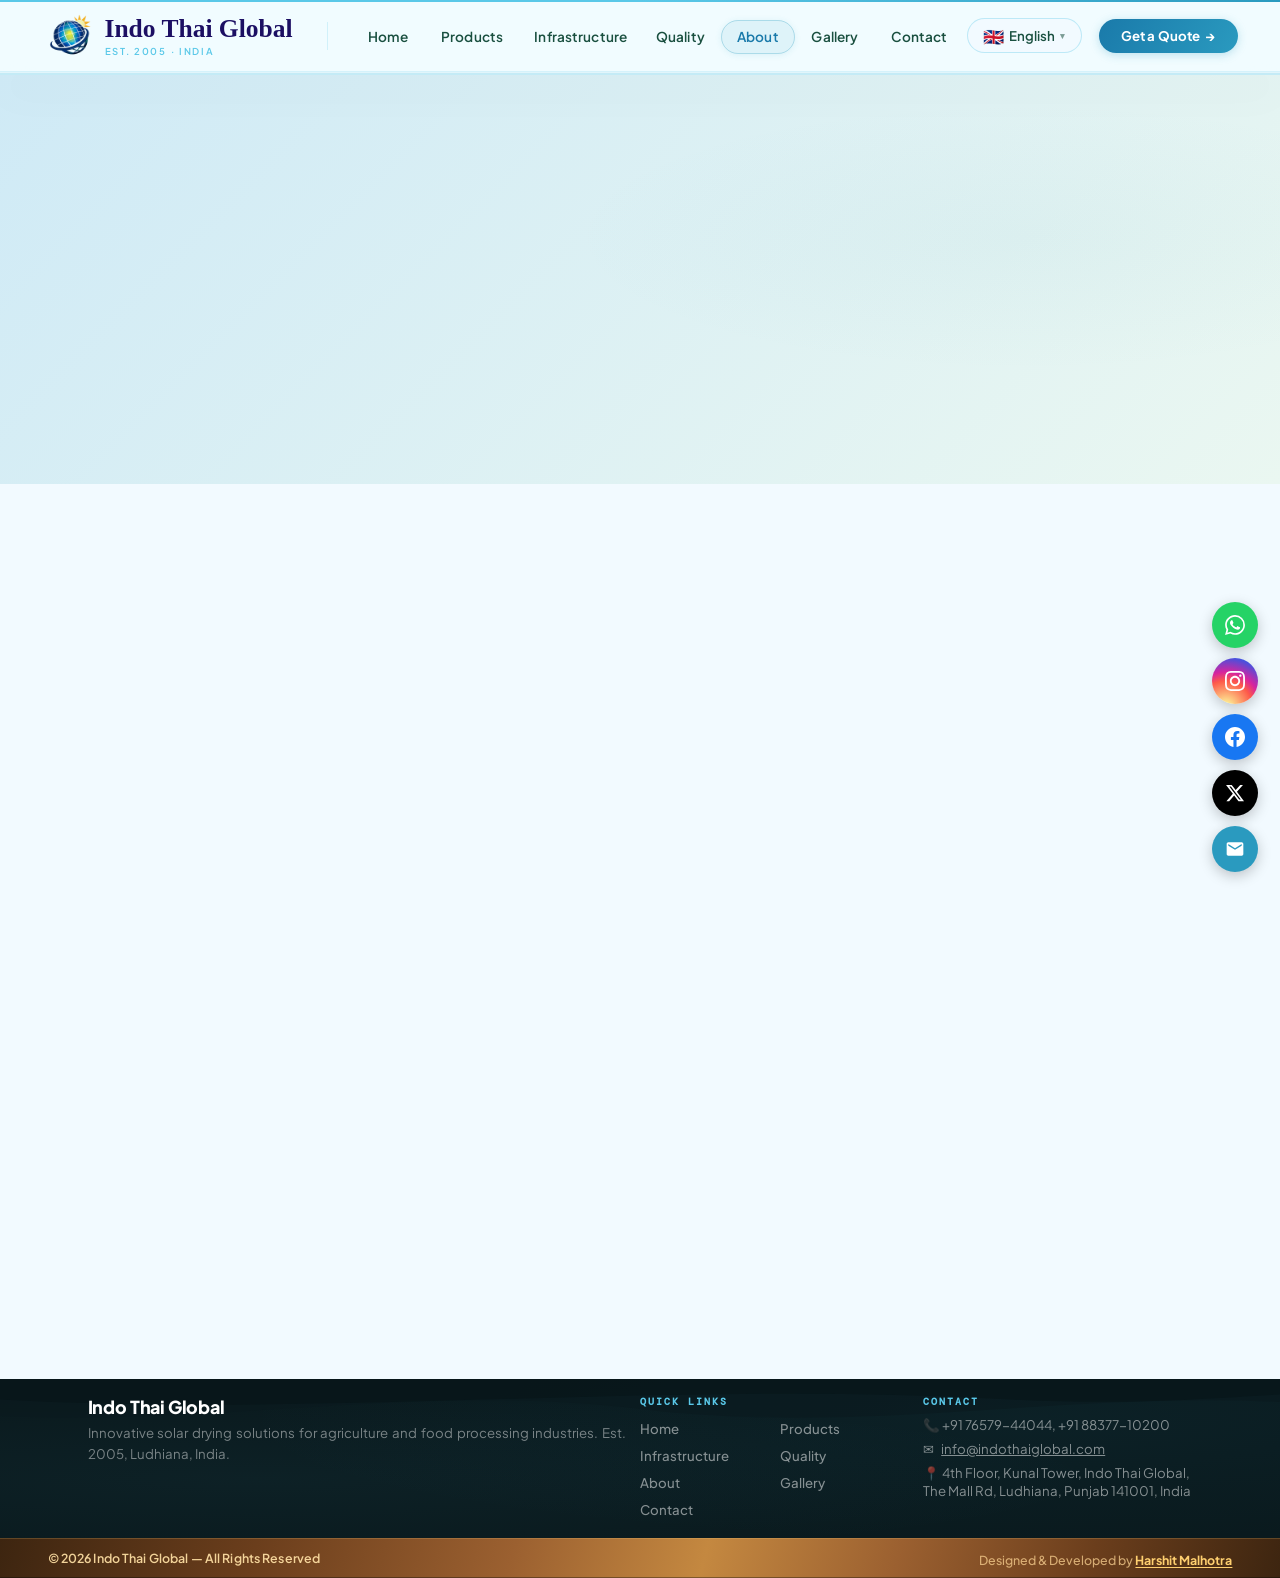
==== commit 27e20b04: "upload" ====
--- a/about.html
+++ b/about.html
@@ -150,7 +150,7 @@
             </div>
             <div class="about-info-row">
               <span class="about-info-key">Location</span>
-              <span class="about-info-val">Ludhiana, Punjab, India</span>
+              <span class="about-info-val">4th Floor, Kunal Tower, Indo Thai Global, The Mall Rd, Ludhiana, Punjab 141001, India</span>
             </div>
             <div class="about-info-row">
               <span class="about-info-key">Core Products</span>
@@ -231,10 +231,10 @@
 
     <div class="footer-col">
       <h4 class="footer-title">Contact</h4>
-      <div class="footer-contact-item">&#128222; +91 88377-10200, +91 76579-44044</div><div class="footer-contact-item">
-  &#9993; <a href="mailto:indothaiglobal20@gmail.com">indothaiglobal20@gmail.com</a>
+      <div class="footer-contact-item">&#128222; +91 76579-44044, +91 88377-10200</div><div class="footer-contact-item">
+  &#9993; <a href="mailto:indothaiglobal20@gmail.com">info@indothaiglobal.com</a>
 </div>
-   <div class="footer-contact-item">&#128205; Ludhiana, Punjab, India</div>
+   <div class="footer-contact-item">&#128205; 4th Floor, Kunal Tower, Indo Thai Global, The Mall Rd, Ludhiana, Punjab 141001, India</div>
     </div>
 
   </div>
@@ -248,7 +248,6 @@
     </div>
   </div>
 </footer>
-
 
 <script>
 (function () {
--- a/css/global.css
+++ b/css/global.css
@@ -385,6 +385,6 @@
 
 /* ── Scrollbar ── */
 ::-webkit-scrollbar { width: 6px; }
-::-webkit-scrollbar-track { background: #eef8f4; }
-::-webkit-scrollbar-thumb { background: rgba(90,200,232,0.30); border-radius: 3px; }
-::-webkit-scrollbar-thumb:hover { background: rgba(90,200,232,0.55); }+::-webkit-scrollbar-track { background: #d0eaf5; }
+::-webkit-scrollbar-thumb { background: rgba(42,154,191,0.65); border-radius: 3px; }
+::-webkit-scrollbar-thumb:hover { background: rgba(42,154,191,0.90); }
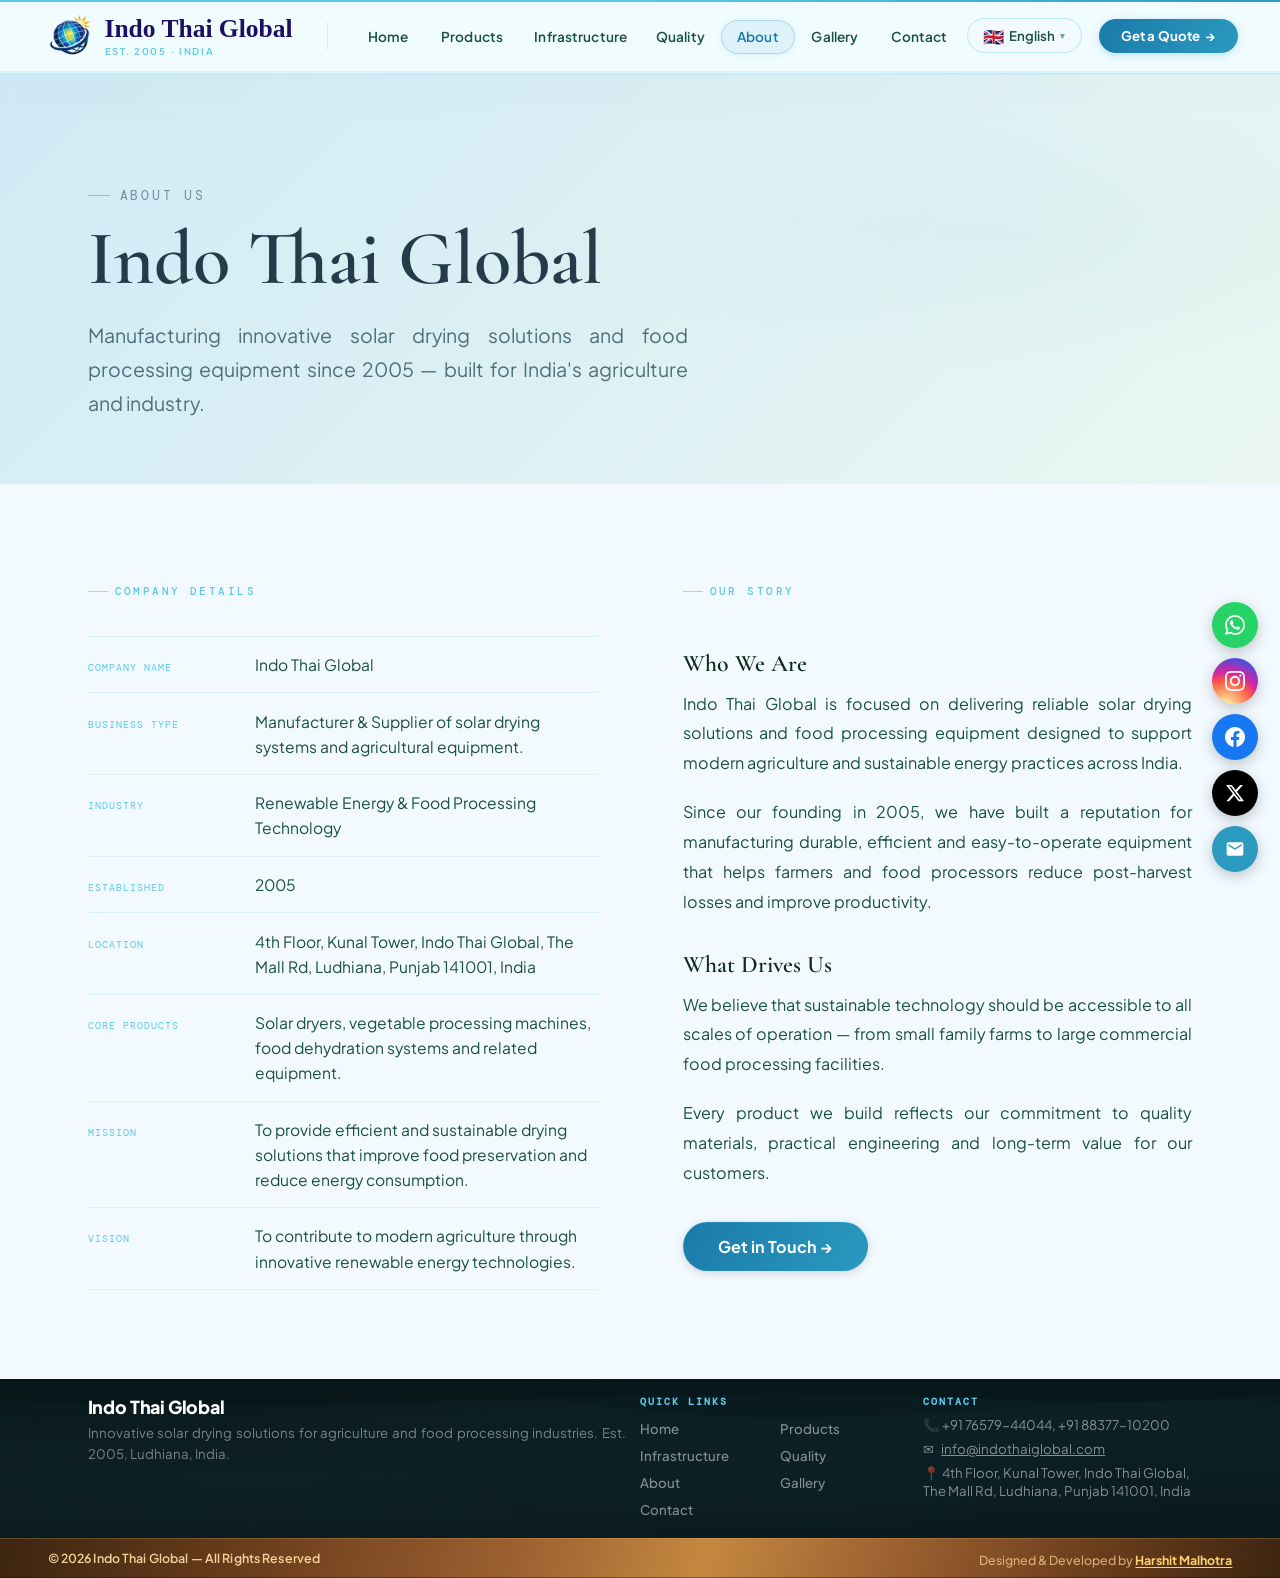
==== commit 12124862: "upload" ====
--- a/about.html
+++ b/about.html
@@ -567,6 +567,7 @@
 </script>
 <script src="js/navbar.js"></script>
 <script src="js/home.js"></script>
+<script src="js/global.js"></script>
 
 <!-- ── Floating Social Dock ── -->
 <style>
--- a/css/global.css
+++ b/css/global.css
@@ -387,4 +387,8 @@
 ::-webkit-scrollbar { width: 6px; }
 ::-webkit-scrollbar-track { background: #d0eaf5; }
 ::-webkit-scrollbar-thumb { background: rgba(42,154,191,0.65); border-radius: 3px; }
-::-webkit-scrollbar-thumb:hover { background: rgba(42,154,191,0.90); }+::-webkit-scrollbar-thumb:hover { background: rgba(42,154,191,0.90); }
+
+/* Hide Google Translate toolbar */
+.goog-te-banner-frame, .skiptranslate { display: none !important; }
+body { top: 0 !important; }
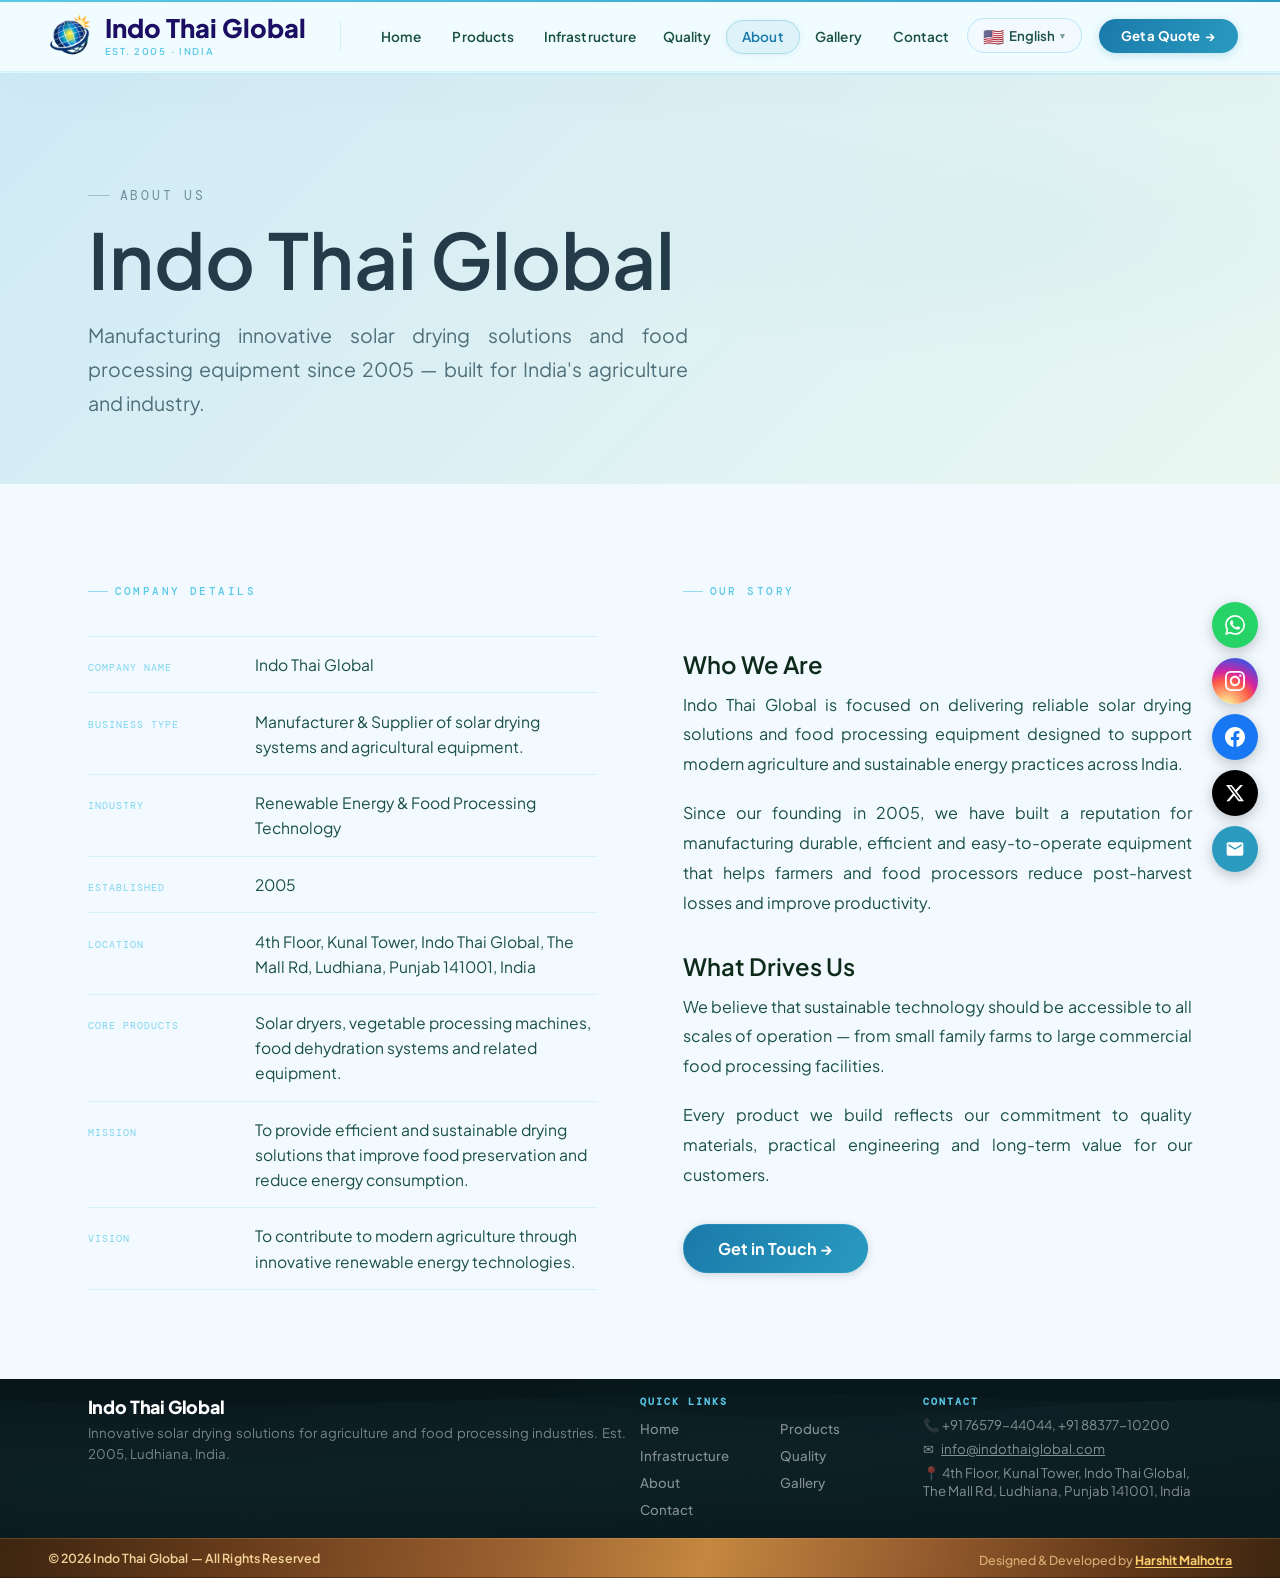
==== commit 3e2dc889: "uplaod" ====
--- a/about.html
+++ b/about.html
@@ -94,20 +94,83 @@
 </head>
 <body>
 
- <div id="navbar"></div>
-  
-  <script>
-    fetch('navbar.html')
-      .then(res => res.text())
-      .then(data => {
-        document.getElementById('navbar').innerHTML = data;
-
-        // 2. Then load navbar.js AFTER HTML is injected
-        var script = document.createElement('script');
-        script.src = 'js/navbar.js';
-        document.body.appendChild(script);
-      });
-  </script>
+<div id="google_translate_element" style="display:none;position:absolute;visibility:hidden;"></div>
+<script>
+  function googleTranslateElementInit() {
+    new google.translate.TranslateElement({ pageLanguage: 'en', autoDisplay: false }, 'google_translate_element');
+  }
+</script>
+<script src="//translate.google.com/translate_a/element.js?cb=googleTranslateElementInit" async></script>  
+
+<!-- ░░ STEP 2 — NAVBAR ░░ -->
+<nav class="nav" id="nav">
+  <div class="nav-accent" aria-hidden="true"></div>
+  <div class="nav-progress" id="navProgress" aria-hidden="true"></div>
+  <div class="nav-inner">
+
+    <a href="home.html" class="nav-brand" aria-label="Indo Thai Global — Home">
+      <img src="assets/logo.png" alt="Indo Thai Global" class="nav-logo" draggable="false"/>
+      <div class="nav-brand-words">
+        <span class="nav-brand-name">Indo Thai Global</span>
+        <span class="nav-brand-tag">Est. 2005 &middot; India</span>
+      </div>
+    </a>
+
+    <div class="nav-divider" aria-hidden="true"></div>
+
+    <ul class="nav-links" role="list">
+      <li><a href="home.html"           class="nav-link">Home</a></li>
+      <li><a href="products.html"       class="nav-link">Products</a></li>
+      <li><a href="infrastructure.html" class="nav-link">Infrastructure</a></li>
+      <li><a href="quality.html"        class="nav-link">Quality</a></li>
+      <li><a href="about.html"          class="nav-link">About</a></li>
+      <li><a href="gallery.html"        class="nav-link">Gallery</a></li>
+      <li><a href="contact.html"        class="nav-link">Contact</a></li>
+    </ul>
+
+    <!-- Language Switcher -->
+    <div class="nav-lang" id="navLang">
+      <button class="nav-lang-btn" id="langBtn" aria-label="Select language" aria-haspopup="listbox" aria-expanded="false">
+        <span class="nav-lang-flag" id="langFlag">🇺🇸</span>
+        <span id="langCurrent">English</span>
+        <span class="nav-lang-arrow">▾</span>
+      </button>
+      <div class="nav-lang-dropdown" id="langDropdown" role="listbox">
+        <div class="lang-search-wrap">
+          <input class="lang-search" id="langSearch" type="text" placeholder="Search language…" autocomplete="off"/>
+        </div>
+        <div class="lang-options-scroll" id="langOptionsScroll"></div>
+      </div>
+    </div>
+
+    <!-- CTA: use href="#enquiry" on home.html, href="quote.html" on all other pages -->
+    <a href="quote.html" class="nav-cta">Get a Quote <span class="cta-arrow">→</span></a>
+
+    <button class="nav-burger" id="burger" aria-label="Toggle navigation" aria-expanded="false" aria-controls="drawer">
+      <span class="burger-line"></span>
+      <span class="burger-line"></span>
+      <span class="burger-line"></span>
+    </button>
+
+  </div>
+</nav>
+
+
+<!-- ░░ STEP 3 — DRAWER (paste right after </nav>) ░░ -->
+<div class="nav-drawer" id="drawer" role="navigation" aria-label="Mobile navigation">
+  <ul class="drawer-links" role="list">
+    <li><a href="home.html"           class="drawer-link">Home           <span class="drawer-arrow">›</span></a></li>
+    <li><a href="products.html"       class="drawer-link">Products       <span class="drawer-arrow">›</span></a></li>
+    <li><a href="infrastructure.html" class="drawer-link">Infrastructure <span class="drawer-arrow">›</span></a></li>
+    <li><a href="quality.html"        class="drawer-link">Quality        <span class="drawer-arrow">›</span></a></li>
+    <li><a href="about.html"          class="drawer-link">About          <span class="drawer-arrow">›</span></a></li>
+    <li><a href="gallery.html"        class="drawer-link">Gallery        <span class="drawer-arrow">›</span></a></li>
+    <li><a href="contact.html"        class="drawer-link">Contact        <span class="drawer-arrow">›</span></a></li>
+  </ul>
+  <div class="drawer-cta-wrap">
+    <a href="quote.html" class="drawer-cta">Get a Quote →</a>
+  </div>
+</div>
 
 <main class="page-body">
 
--- a/css/global.css
+++ b/css/global.css
@@ -391,4 +391,44 @@
 
 /* Hide Google Translate toolbar */
 .goog-te-banner-frame, .skiptranslate { display: none !important; }
-body { top: 0 !important; }+body { top: 0 !important; }
+
+/* ── Hide Google Translate toolbar ── */
+.goog-te-banner-frame,
+.skiptranslate { display: none !important; }
+body { top: 0 !important; }
+.goog-te-gadget { font-size: 0 !important; }
+
+/* ── Lang dropdown styles ── */
+.lang-group-label {
+  font-size: 0.65rem;
+  font-weight: 700;
+  letter-spacing: 0.12em;
+  text-transform: uppercase;
+  color: var(--teal);
+  padding: 8px 12px 4px;
+  opacity: 0.8;
+}
+.lang-group.all-hidden { display: none; }
+.lang-option {
+  display: flex;
+  align-items: center;
+  gap: 8px;
+  width: 100%;
+  padding: 7px 12px;
+  background: none;
+  border: none;
+  cursor: pointer;
+  font-family: inherit;
+  font-size: 0.82rem;
+  color: var(--text-dark, #243b4a);
+  text-align: left;
+  border-radius: 6px;
+  transition: background 0.15s;
+}
+.lang-option:hover { background: rgba(47,143,165,0.10); }
+.lang-option.active { background: rgba(47,143,165,0.15); font-weight: 600; }
+.lang-option-flag { font-size: 1rem; flex-shrink: 0; }
+.lang-option-name { flex: 1; min-width: 0; white-space: nowrap; overflow: hidden; text-overflow: ellipsis; }
+.lang-option-nat { opacity: 0.55; font-size: 0.75rem; }
+.lang-option-code { font-family: var(--font-mono); font-size: 0.65rem; opacity: 0.4; flex-shrink: 0; }
--- a/css/navbar.css
+++ b/css/navbar.css
@@ -1,68 +1,9 @@
 /* ══════════════════════════════════════════════════════════════
-   navbar.css — FINAL CLEAN + PREMIUM VERSION
+   navbar.css — Indo Thai Global
 ══════════════════════════════════════════════════════════════ */
 
-/* ── Google Fonts ── */
-@import url('https://fonts.googleapis.com/css2?family=Plus+Jakarta+Sans:wght@400;500;600;700&family=Cormorant+Garamond:wght@600;700&family=DM+Mono:wght@400;500&display=swap');
-
-    /* ── Custom Country Picker ── */
-    .phone-wrap { display: flex; gap: 8px; align-items: stretch; }
-    .country-picker { position: relative; flex-shrink: 0; }
-    .cp-btn {
-      display: inline-flex; align-items: center; gap: 5px;
-      height: 100%; min-height: 44px; padding: 0 10px;
-      border: 1.5px solid rgba(90,200,232,0.35); border-radius: 10px;
-      background: #f5fafd; cursor: pointer; font-family: inherit;
-      font-size: 0.85rem; font-weight: 700; color: #0d2a1a;
-      white-space: nowrap; transition: border-color 0.2s, background 0.2s;
-    }
-    .cp-btn:hover, .country-picker.open .cp-btn { border-color: #5ac8e8; background: #fff; }
-    .cp-flag { font-size: 1.1rem; line-height: 1; }
-    .cp-code { font-size: 0.82rem; font-weight: 700; color: #1a5040; }
-    .cp-arrow { font-size: 0.55rem; opacity: 0.5; transition: transform 0.2s; }
-    .country-picker.open .cp-arrow { transform: rotate(180deg); }
-    .cp-dropdown {
-      position: absolute; top: calc(100% + 6px); left: 0; width: 300px;
-      background: #fff; border: 1px solid rgba(90,200,232,0.22); border-radius: 14px;
-      box-shadow: 0 16px 48px rgba(0,0,0,0.13), 0 4px 14px rgba(42,154,191,0.10);
-      overflow: hidden; opacity: 0; visibility: hidden;
-      transform: translateY(6px) scale(0.98); transform-origin: top left;
-      transition: opacity 0.2s ease, transform 0.2s ease, visibility 0.2s; z-index: 9999;
-    }
-    .country-picker.open .cp-dropdown { opacity: 1; visibility: visible; transform: translateY(0) scale(1); }
-    .cp-search-wrap { padding: 10px 10px 7px; border-bottom: 1px solid rgba(90,200,232,0.12); }
-    .cp-search {
-      width: 100%; padding: 7px 10px 7px 30px;
-      border: 1.5px solid rgba(90,200,232,0.22); border-radius: 8px;
-      font-family: inherit; font-size: 0.80rem; color: #0d2a1a; outline: none;
-      background: #f5fafd url("data:image/svg+xml,%3Csvg xmlns='http://www.w3.org/2000/svg' width='13' height='13' viewBox='0 0 24 24' fill='none' stroke='%235ac8e8' stroke-width='2.5'%3E%3Ccircle cx='11' cy='11' r='8'/%3E%3Cpath d='m21 21-4.35-4.35'/%3E%3C/svg%3E") no-repeat 9px center;
-      transition: border-color 0.2s;
-    }
-    .cp-search::placeholder { color: #aac8d8; }
-    .cp-search:focus { border-color: #5ac8e8; background-color: #fff; }
-    .cp-list { max-height: 260px; overflow-y: auto; padding: 5px 0; scrollbar-width: thin; scrollbar-color: rgba(90,200,232,0.28) transparent; }
-    .cp-list::-webkit-scrollbar { width: 4px; }
-    .cp-list::-webkit-scrollbar-thumb { background: rgba(90,200,232,0.32); border-radius: 4px; }
-    .cp-group-label { font-size: 0.60rem; font-weight: 700; letter-spacing: 0.13em; text-transform: uppercase; color: #5ac8e8; padding: 8px 12px 3px; opacity: 0.8; }
-    .cp-item { display: flex; align-items: center; gap: 9px; width: 100%; padding: 7px 12px; background: none; border: none; cursor: pointer; text-align: left; transition: background 0.13s; }
-    .cp-item:hover { background: rgba(90,200,232,0.09); }
-    .cp-item.active { background: rgba(42,154,191,0.08); }
-    .cp-item-flag { font-size: 1.1rem; line-height: 1; flex-shrink: 0; width: 22px; text-align: center; }
-    .cp-item-name { font-size: 0.84rem; font-weight: 500; color: #0d2a1a; flex: 1; white-space: nowrap; overflow: hidden; text-overflow: ellipsis; }
-    .cp-item.active .cp-item-name { color: #1a7aaa; font-weight: 700; }
-    .cp-item-code { font-size: 0.70rem; font-weight: 700; color: #5ac8e8; background: rgba(90,200,232,0.11); padding: 2px 5px; border-radius: 4px; flex-shrink: 0; font-family: monospace; }
-    .cp-item.active .cp-item-code { background: rgba(42,154,191,0.14); color: #1a7aaa; }
-    .cp-item.active::after { content: "\2713"; font-size: 0.72rem; color: #2a9abf; }
-    .cp-item[hidden] { display: none; }
-    .cp-no-results { padding: 14px 12px; font-size: 0.82rem; color: #aac8d8; text-align: center; }
-    /* Hide Google Translate toolbar & banner */
-    .goog-te-banner-frame, .goog-te-balloon-frame { display: none !important; }
-    .goog-te-gadget { display: none !important; }
-    body { top: 0 !important; }
-    #goog-gt-tt, .goog-te-balloon-frame { display: none !important; }
-
-
-/* ── Variables ── */
+@import url('https://fonts.googleapis.com/css2?family=Plus+Jakarta+Sans:wght@400;500;600;700&family=DM+Mono:wght@400;500&display=swap');
+
 :root {
   --nav-h: 72px;
   --white: #ffffff;
@@ -71,17 +12,14 @@
   --border-strong: rgba(90, 200, 232, 0.35);
   --text-dark: #0d2a1a;
   --text-mid: #1a5040;
-  --text-light: #3a7860;
-  --green: #5ac8e8;
-  --amber: #5ac8e8;
-  --orange: #2a9abf;
   --teal: #5ac8e8;
   --sky: #5ac8e8;
   --ease: cubic-bezier(0.22, 1, 0.36, 1);
-  --font-serif: 'Cormorant Garamond', Georgia, serif;
-  --font-sans: 'Plus Jakarta Sans', 'DM Sans', sans-serif;
+  --font-sans: 'Plus Jakarta Sans', sans-serif;
   --font-mono: 'DM Mono', monospace;
 }
+
+html, body { overflow-x: hidden; max-width: 100%; }
 
 /* ── Navbar shell ── */
 .nav {
@@ -94,481 +32,270 @@
   border-bottom: 1px solid var(--border);
   transition: all 0.3s ease;
 }
-
 .nav.is-scrolled {
   background: rgba(240, 252, 255, 0.98);
   border-color: var(--border-strong);
   box-shadow: 0 6px 28px rgba(0,0,0,0.08);
 }
 
-/* Accent */
 .nav-accent {
-  position: absolute;
-  top: 0; left: 0; right: 0;
+  position: absolute; top: 0; left: 0; right: 0;
   height: 2px;
-  background: linear-gradient(90deg, #5ac8e8, #5ac8e8, #2a9abf);
-}
-
-/* Progress */
+  background: linear-gradient(90deg, #5ac8e8, #2a9abf);
+}
 .nav-progress {
-  position: absolute;
-  bottom: 0;
-  left: 0;
-  height: 2px;
-  width: 0%;
-  background: linear-gradient(90deg, #5ac8e8, #5ac8e8, #2a9abf);
+  position: absolute; bottom: 0; left: 0;
+  height: 2px; width: 0%;
+  background: linear-gradient(90deg, #5ac8e8, #2a9abf);
 }
 
 /* ── Layout ── */
 .nav-inner {
-  max-width: 1300px;
-  margin: 0 auto;
-  height: 100%;
-  display: flex;
-  align-items: center;
-  gap: 0;
+  max-width: 1300px; margin: 0 auto;
+  height: 100%; display: flex; align-items: center;
   padding: 0 2.5rem;
 }
 
-/* ── BRAND ── */
+/* ── Brand ── */
 .nav-brand {
-  display: flex;
-  align-items: center;
-  gap: 10px;
-  text-decoration: none;
-  flex-shrink: 0;
-  margin-right: 2rem;
-  transition: opacity 0.2s;
+  display: flex; align-items: center; gap: 10px;
+  text-decoration: none; flex-shrink: 0;
+  margin-right: 2rem; transition: opacity 0.2s;
 }
 .nav-brand:hover { opacity: 0.88; }
-
-.nav-logo {
-  width: 52px;
-  height: 52px;
-  object-fit: contain;
-  mix-blend-mode: multiply;
-  flex-shrink: 0;
-}
-
-.nav-brand-words {
-  display: flex;
-  flex-direction: column;
-  justify-content: center;
-  line-height: 1.15;
-}
-
+.nav-logo { width: 52px; height: 52px; object-fit: contain; flex-shrink: 0; }
+.nav-brand-words { display: flex; flex-direction: column; line-height: 1.15; }
 .nav-brand-name {
-  font-family: 'Playfair Display', serif;
-  font-size: 1.5rem;
-  color: #1c0f63;
-  font-weight: 800;
-  white-space: nowrap;
-}
-
+  font-family: var(--font-sans); font-size: 1.5rem;
+  color: #1c0f63; font-weight: 800; white-space: nowrap;
+}
 .nav-brand-tag {
-  font-family: var(--font-sans);
-  font-size: 0.56rem;
-  font-weight: 600;
-  letter-spacing: 0.18em;
-  text-transform: uppercase;
-  color: var(--teal);
-  margin-top: 2px;
-  white-space: nowrap;
-}
-
-/* Divider between brand and links */
+  font-family: var(--font-sans); font-size: 0.56rem;
+  font-weight: 600; letter-spacing: 0.18em; text-transform: uppercase;
+  color: var(--teal); margin-top: 2px; white-space: nowrap;
+}
+
 .nav-divider {
-  width: 1px;
-  height: 28px;
-  background: var(--border-strong);
-  margin-right: 1.4rem;
-  flex-shrink: 0;
-  opacity: 0.6;
-}
-
-/* ── LINKS ── */
+  width: 1px; height: 28px; background: var(--border-strong);
+  margin-right: 1.4rem; flex-shrink: 0; opacity: 0.6;
+}
+
+/* ── Links ── */
 .nav-links {
-  display: flex;
-  align-items: center;
-  gap: 0.35rem;
-  list-style: none;
-  flex: 1;
-}
-
+  display: flex; align-items: center; gap: 0.35rem;
+  list-style: none; flex: 1;
+}
 .nav-link {
-  text-decoration: none;
-  color: var(--text-mid);
-  font-family: var(--font-sans);
-  font-size: 0.80rem;
-  font-weight: 600;
-  letter-spacing: 0.01em;
-  position: relative;
-  padding: 0.42rem 0.9rem;
-  border-radius: 50px;
-  border: 1.5px solid transparent;
+  text-decoration: none; color: var(--text-mid);
+  font-family: var(--font-sans); font-size: 0.80rem;
+  font-weight: 600; letter-spacing: 0.01em;
+  padding: 0.42rem 0.9rem; border-radius: 50px;
+  border: 1.5px solid transparent; white-space: nowrap;
   transition: color 0.2s, background 0.2s, border-color 0.2s, box-shadow 0.2s;
-  white-space: nowrap;
-}
-
+}
 .nav-link:hover {
   color: var(--text-dark);
-  background: rgba(90, 200, 232, 0.10);
-  border-color: rgba(90, 200, 232, 0.25);
-}
-
+  background: rgba(90,200,232,0.10);
+  border-color: rgba(90,200,232,0.25);
+}
 .nav-link.active {
   color: #1a7aaa;
-  background: rgba(42, 154, 191, 0.09);
-  border-color: rgba(42, 154, 191, 0.28);
-  box-shadow: 0 1px 6px rgba(42, 154, 191, 0.12);
-}
-
-.nav-link::after {
-  display: none;
+  background: rgba(42,154,191,0.09);
+  border-color: rgba(42,154,191,0.28);
+  box-shadow: 0 1px 6px rgba(42,154,191,0.12);
 }
 
 /* ── CTA ── */
 .nav-cta {
-  display: inline-flex;
-  align-items: center;
-  gap: 5px;
-  flex-shrink: 0;
-  margin-left: 1rem;
-  padding: 0.5rem 1.3rem;
-  border-radius: 50px;
-  font-family: var(--font-sans);
-  font-size: 0.78rem;
-  font-weight: 700;
-  letter-spacing: 0.01em;
-  text-decoration: none;
-  color: #fff;
+  display: inline-flex; align-items: center; gap: 5px;
+  flex-shrink: 0; margin-left: 1rem; padding: 0.5rem 1.3rem;
+  border-radius: 50px; font-family: var(--font-sans);
+  font-size: 0.78rem; font-weight: 700; letter-spacing: 0.01em;
+  text-decoration: none; color: #fff;
   background: linear-gradient(120deg, #1a7aaa, #2a9abf);
-  box-shadow: 0 2px 10px rgba(42,154,191,0.28);
+  box-shadow: 0 2px 10px rgba(42,154,191,0.28); white-space: nowrap;
   transition: transform 0.2s, box-shadow 0.2s;
-  white-space: nowrap;
-}
-.nav-cta:hover {
-  transform: translateY(-1px);
-  box-shadow: 0 5px 18px rgba(42,154,191,0.38);
-}
-
-/* ── BURGER ── */
+}
+.nav-cta:hover { transform: translateY(-1px); box-shadow: 0 5px 18px rgba(42,154,191,0.38); }
+
+/* ── Burger ── */
 .nav-burger {
-  display: none;
-  flex-direction: column;
-  justify-content: center;
-  gap: 5px;
-  cursor: pointer;
-  flex-shrink: 0;
-  margin-left: 0.6rem;
-  padding: 6px;
-  border: none;
-  background: none;
-  border-radius: 8px;
-  transition: background 0.2s;
+  display: none; flex-direction: column; justify-content: center;
+  gap: 5px; cursor: pointer; flex-shrink: 0; margin-left: 0.6rem;
+  padding: 6px; border: none; background: none;
+  border-radius: 8px; transition: background 0.2s;
 }
 .nav-burger:hover { background: rgba(90,200,232,0.1); }
-
 .burger-line {
-  width: 22px;
-  height: 2px;
-  background: var(--text-dark);
-  border-radius: 2px;
+  width: 22px; height: 2px; background: var(--text-dark);
+  border-radius: 2px; display: block;
   transition: transform 0.25s ease, opacity 0.25s ease;
-  display: block;
 }
 .nav-burger.is-open .burger-line:nth-child(1) { transform: translateY(7px) rotate(45deg); }
 .nav-burger.is-open .burger-line:nth-child(2) { opacity: 0; transform: scaleX(0); }
 .nav-burger.is-open .burger-line:nth-child(3) { transform: translateY(-7px) rotate(-45deg); }
 
-/* ── DRAWER OVERLAY (mobile backdrop) ── */
+/* ── Drawer overlay ── */
 .nav-drawer-overlay {
-  position: fixed;
-  inset: 0;
-  background: rgba(0, 0, 0, 0.45);
-  z-index: 1000;
-  opacity: 0;
-  visibility: hidden;
+  position: fixed; inset: 0; background: rgba(0,0,0,0.45);
+  z-index: 1000; opacity: 0; visibility: hidden; pointer-events: none;
   transition: opacity 0.28s ease, visibility 0.28s;
-  pointer-events: none;
-}
-.nav-drawer-overlay.is-open {
-  opacity: 1;
-  visibility: visible;
-  pointer-events: all;
-}
-
-/* ── DRAWER ── */
+}
+.nav-drawer-overlay.is-open { opacity: 1; visibility: visible; pointer-events: all; }
+
+/* ── Drawer ── */
 .nav-drawer {
-  position: fixed;
-  top: var(--nav-h);
-  left: 0;
-  right: 0;
-  background: #ffffff;
-  border-top: 1px solid var(--border);
+  position: fixed; top: var(--nav-h); left: 0; right: 0;
+  background: #fff; border-top: 1px solid var(--border);
   border-bottom: 2px solid var(--border-strong);
-  box-shadow: 0 12px 40px rgba(0, 0, 0, 0.18);
-  max-height: 0;
-  overflow: hidden;
-  transition: max-height 0.35s var(--ease);
-  z-index: 1001;
+  box-shadow: 0 12px 40px rgba(0,0,0,0.18);
+  max-height: 0; overflow: hidden;
+  transition: max-height 0.35s var(--ease); z-index: 1001;
 }
 .nav-drawer.is-open { max-height: 700px; }
-
-.drawer-links {
-  list-style: none;
-  padding: 0.8rem 1.4rem 0;
-}
-
+.drawer-links { list-style: none; padding: 0.8rem 1.4rem 0; }
 .drawer-link {
-  display: flex;
-  align-items: center;
-  justify-content: space-between;
-  padding: 0.9rem 0.8rem;
-  text-decoration: none;
-  color: var(--text-mid);
-  font-family: var(--font-sans);
-  font-size: 1rem;
-  font-weight: 600;
-  border-bottom: 1px solid var(--border);
-  border-radius: 8px;
+  display: flex; align-items: center; justify-content: space-between;
+  padding: 0.9rem 0.8rem; text-decoration: none; color: var(--text-mid);
+  font-family: var(--font-sans); font-size: 1rem; font-weight: 600;
+  border-bottom: 1px solid var(--border); border-radius: 8px;
   transition: color 0.18s, background 0.18s, padding-left 0.18s;
 }
 .drawer-link:last-child { border-bottom: none; }
-.drawer-link:hover {
-  color: var(--text-dark);
-  background: rgba(90, 200, 232, 0.07);
-  padding-left: 1.2rem;
-}
+.drawer-link:hover { color: var(--text-dark); background: rgba(90,200,232,0.07); padding-left: 1.2rem; }
 .drawer-arrow { font-size: 1rem; opacity: 0.4; }
-
-.drawer-cta-wrap {
-  padding: 1rem 1.4rem 1.4rem;
-}
+.drawer-cta-wrap { padding: 1rem 1.4rem 1.4rem; }
 .drawer-cta {
-  display: block;
-  text-align: center;
-  padding: 0.85rem;
-  border-radius: 50px;
-  background: linear-gradient(120deg, #1a7aaa, #2a9abf);
-  color: #fff;
-  font-family: var(--font-sans);
-  font-weight: 700;
-  font-size: 0.95rem;
-  text-decoration: none;
-  box-shadow: 0 4px 16px rgba(42, 154, 191, 0.30);
+  display: block; text-align: center; padding: 0.85rem; border-radius: 50px;
+  background: linear-gradient(120deg, #1a7aaa, #2a9abf); color: #fff;
+  font-family: var(--font-sans); font-weight: 700; font-size: 0.95rem;
+  text-decoration: none; box-shadow: 0 4px 16px rgba(42,154,191,0.30);
   transition: transform 0.2s, box-shadow 0.2s;
 }
-.drawer-cta:hover {
-  transform: translateY(-1px);
-  box-shadow: 0 6px 20px rgba(42, 154, 191, 0.40);
-}
-
-/* ── LANGUAGE SWITCHER ── */
-.nav-lang {
-  position: relative;
-  margin-left: 0.6rem;
-  flex-shrink: 0;
-}
+.drawer-cta:hover { transform: translateY(-1px); box-shadow: 0 6px 20px rgba(42,154,191,0.40); }
+
+/* ══════════════════════════════════════════════════════════════
+   LANGUAGE SWITCHER
+══════════════════════════════════════════════════════════════ */
+.nav-lang { position: relative; margin-left: 0.6rem; flex-shrink: 0; }
 
 .nav-lang-btn {
-  display: inline-flex;
-  align-items: center;
-  gap: 5px;
-  padding: 0.35rem 0.9rem;
-  border-radius: 50px;
-  border: 1.5px solid var(--border-strong);
-  background: var(--off-white);
-  cursor: pointer;
-  font-family: var(--font-sans);
-  font-size: 0.78rem;
-  font-weight: 600;
-  color: var(--text-mid);
+  display: inline-flex; align-items: center; gap: 5px;
+  padding: 0.35rem 0.9rem; border-radius: 50px;
+  border: 1.5px solid var(--border-strong); background: var(--off-white);
+  cursor: pointer; font-family: var(--font-sans);
+  font-size: 0.78rem; font-weight: 600; color: var(--text-mid);
+  white-space: nowrap; max-width: 170px;
   transition: border-color 0.2s, background 0.2s, box-shadow 0.2s;
-  white-space: nowrap;
-  max-width: 170px;
+}
+.nav-lang-btn:hover {
+  border-color: var(--teal); background: #fff;
+  box-shadow: 0 2px 10px rgba(90,200,232,0.15);
 }
 #langCurrent {
-  overflow: hidden;
-  text-overflow: ellipsis;
-  white-space: nowrap;
-  max-width: 110px;
-}
-.nav-lang-btn:hover {
-  border-color: var(--teal);
-  background: #fff;
-  box-shadow: 0 2px 10px rgba(90,200,232,0.15);
+  overflow: hidden; text-overflow: ellipsis;
+  white-space: nowrap; max-width: 110px;
 }
 .nav-lang-flag { font-size: 1rem; }
 .nav-lang-arrow {
-  font-size: 0.5rem;
-  opacity: 0.55;
+  font-size: 0.5rem; opacity: 0.55;
   transition: transform 0.22s ease;
 }
 .nav-lang.open .nav-lang-arrow { transform: rotate(180deg); }
 
 /* Dropdown panel */
 .nav-lang-dropdown {
-  position: absolute;
-  top: calc(100% + 10px);
-  right: 0;
-  width: 290px;
-  background: #ffffff;
-  border: 1px solid rgba(90,200,232,0.20);
-  border-radius: 16px;
+  position: absolute; top: calc(100% + 10px); right: 0;
+  width: 290px; background: #fff;
+  border: 1px solid rgba(90,200,232,0.20); border-radius: 16px;
   box-shadow: 0 20px 60px rgba(0,0,0,0.12), 0 4px 16px rgba(42,154,191,0.10);
-  overflow: hidden;
-  opacity: 0;
-  visibility: hidden;
-  transform: translateY(8px) scale(0.98);
-  transform-origin: top right;
+  overflow: hidden; opacity: 0; visibility: hidden;
+  transform: translateY(8px) scale(0.98); transform-origin: top right;
   transition: opacity 0.22s var(--ease), transform 0.22s var(--ease), visibility 0.22s;
   z-index: 9999;
 }
 .nav-lang.open .nav-lang-dropdown {
-  opacity: 1;
-  visibility: visible;
-  transform: translateY(0) scale(1);
-}
-
-/* Search bar */
+  opacity: 1; visibility: visible; transform: translateY(0) scale(1);
+}
+
+/* Search */
 .lang-search-wrap {
   padding: 11px 11px 7px;
   border-bottom: 1px solid rgba(90,185,220,0.12);
 }
 .lang-search {
-  width: 100%;
-  padding: 7px 11px 7px 30px;
-  border: 1.5px solid rgba(90,185,220,0.22);
-  border-radius: 8px;
-  font-family: var(--font-sans);
-  font-size: 0.80rem;
-  color: #0d2a1a;
+  width: 100%; padding: 7px 11px 7px 30px;
+  border: 1.5px solid rgba(90,185,220,0.22); border-radius: 8px;
+  font-family: var(--font-sans); font-size: 0.80rem; color: #0d2a1a;
   background: #f5fafd url("data:image/svg+xml,%3Csvg xmlns='http://www.w3.org/2000/svg' width='13' height='13' viewBox='0 0 24 24' fill='none' stroke='%235ac8e8' stroke-width='2.5'%3E%3Ccircle cx='11' cy='11' r='8'/%3E%3Cpath d='m21 21-4.35-4.35'/%3E%3C/svg%3E") no-repeat 9px center;
-  outline: none;
-  transition: border-color 0.2s;
+  outline: none; transition: border-color 0.2s;
 }
 .lang-search::placeholder { color: #aac8d8; }
 .lang-search:focus { border-color: #5ac8e8; background-color: #fff; }
 
 /* Scrollable list */
 .lang-options-scroll {
-  max-height: 320px;
-  overflow-y: auto;
-  padding: 5px 0 7px;
-  scrollbar-width: thin;
-  scrollbar-color: rgba(90,200,232,0.28) transparent;
+  max-height: 320px; overflow-y: auto; padding: 5px 0 7px;
+  scrollbar-width: thin; scrollbar-color: rgba(90,200,232,0.28) transparent;
 }
 .lang-options-scroll::-webkit-scrollbar { width: 4px; }
-.lang-options-scroll::-webkit-scrollbar-thumb {
-  background: rgba(90,200,232,0.32);
-  border-radius: 4px;
-}
+.lang-options-scroll::-webkit-scrollbar-thumb { background: rgba(90,200,232,0.32); border-radius: 4px; }
 
 /* Group */
 .lang-group { margin-bottom: 2px; }
 .lang-group.all-hidden { display: none; }
 .lang-group-label {
-  font-family: var(--font-mono);
-  font-size: 0.60rem;
-  font-weight: 700;
-  letter-spacing: 0.13em;
-  text-transform: uppercase;
-  color: var(--teal);
-  padding: 8px 13px 3px;
-  opacity: 0.80;
-}
-
-/* Each language row */
+  font-family: var(--font-mono); font-size: 0.60rem;
+  font-weight: 700; letter-spacing: 0.13em; text-transform: uppercase;
+  color: var(--teal); padding: 8px 13px 3px; opacity: 0.80;
+}
+
+/* Each row */
 .lang-option {
-  display: flex;
-  align-items: center;
-  gap: 9px;
-  width: 100%;
-  padding: 6px 13px;
-  background: none;
-  border: none;
-  cursor: pointer;
-  text-align: left;
-  transition: background 0.14s;
+  display: flex; align-items: center; gap: 9px;
+  width: 100%; padding: 6px 13px; background: none; border: none;
+  cursor: pointer; text-align: left; transition: background 0.14s;
 }
 .lang-option:hover { background: rgba(90,200,232,0.09); }
 .lang-option.active { background: rgba(42,154,191,0.07); }
 .lang-option[hidden] { display: none; }
 
-.lang-option-flag {
-  font-size: 1.1rem;
-  line-height: 1;
-  flex-shrink: 0;
-  width: 20px;
-  text-align: center;
-}
+.lang-option-flag { font-size: 1.1rem; line-height: 1; flex-shrink: 0; width: 20px; text-align: center; }
 .lang-option-name {
-  font-family: var(--font-sans);
-  font-size: 0.86rem;
-  font-weight: 500;
-  color: #0d2a1a;
-  flex: 1;
-  white-space: nowrap;
-  overflow: hidden;
-  text-overflow: ellipsis;
-}
-.lang-option-nat {
-  font-size: 0.76rem;
-  font-weight: 400;
-  color: #5a9ab0;
-  opacity: 0.85;
-}
-.lang-option.active .lang-option-name {
-  color: #1a7aaa;
-  font-weight: 700;
-}
+  font-family: var(--font-sans); font-size: 0.86rem; font-weight: 500;
+  color: #0d2a1a; flex: 1; white-space: nowrap; overflow: hidden; text-overflow: ellipsis;
+}
+.lang-option.active .lang-option-name { color: #1a7aaa; font-weight: 700; }
+.lang-option-nat { font-size: 0.76rem; font-weight: 400; color: #5a9ab0; opacity: 0.85; }
 .lang-option-code {
-  font-family: var(--font-mono);
-  font-size: 0.65rem;
-  font-weight: 700;
-  letter-spacing: 0.06em;
-  color: #5ac8e8;
-  background: rgba(90,200,232,0.11);
-  padding: 2px 5px;
-  border-radius: 4px;
-  flex-shrink: 0;
-}
-.lang-option.active .lang-option-code {
-  background: rgba(42,154,191,0.14);
-  color: #1a7aaa;
-}
-.lang-option.active::after {
-  content: '✓';
-  font-size: 0.72rem;
-  color: #2a9abf;
-  flex-shrink: 0;
-}
-
-/* ── RESPONSIVE ── */
+  font-family: var(--font-mono); font-size: 0.65rem; font-weight: 700;
+  letter-spacing: 0.06em; color: #5ac8e8;
+  background: rgba(90,200,232,0.11); padding: 2px 5px; border-radius: 4px; flex-shrink: 0;
+}
+.lang-option.active .lang-option-code { background: rgba(42,154,191,0.14); color: #1a7aaa; }
+.lang-option.active::after { content: '✓'; font-size: 0.72rem; color: #2a9abf; flex-shrink: 0; }
+
+/* ── Hide Google Translate toolbar ── */
+.goog-te-banner-frame,
+.goog-te-balloon-frame,
+.skiptranslate { display: none !important; }
+.goog-te-gadget { display: none !important; font-size: 0 !important; }
+body { top: 0 !important; }
+#goog-gt-tt { display: none !important; }
+
+/* ── Responsive ── */
 @media (max-width: 960px) {
-  .nav-links       { display: none; }
-  .nav-cta         { display: none; }
-  .nav-divider     { display: none; }
-  .nav-burger      { display: flex; }
-
-  .nav             { width: 100%; max-width: 100vw; }
-  .nav-inner       { padding: 0 1rem; width: 100%; }
-  .nav-brand       { margin-right: auto; }
-  .nav-brand-name  { font-size: 1.05rem; }
-  .nav-brand-tag   { font-size: 0.50rem; }
-  .nav-logo        { width: 42px; height: 42px; }
-
-  /* Keep lang switcher but compact — flag + arrow only */
-  .nav-lang        { margin-left: 0.5rem; }
-  #langCurrent     { display: none; }
-  .nav-lang-btn    { padding: 0.32rem 0.6rem; max-width: unset; }
+  .nav-links, .nav-cta, .nav-divider { display: none; }
+  .nav-burger { display: flex; }
+  .nav { width: 100%; max-width: 100vw; }
+  .nav-inner { padding: 0 1rem; width: 100%; }
+  .nav-brand { margin-right: auto; }
+  .nav-brand-name { font-size: 1.05rem; }
+  .nav-brand-tag { font-size: 0.50rem; }
+  .nav-logo { width: 42px; height: 42px; }
+  .nav-lang { margin-left: 0.5rem; }
+  #langCurrent { display: none; }
+  .nav-lang-btn { padding: 0.32rem 0.6rem; max-width: unset; }
   .nav-lang-dropdown { right: 0; width: min(290px, 92vw); }
-  .nav-burger      { margin-left: 0.4rem; }
-}
-
-/* ── Global overflow lock ── */
-html, body {
-  overflow-x: hidden;
-  max-width: 100%;
+  .nav-burger { margin-left: 0.4rem; }
 }
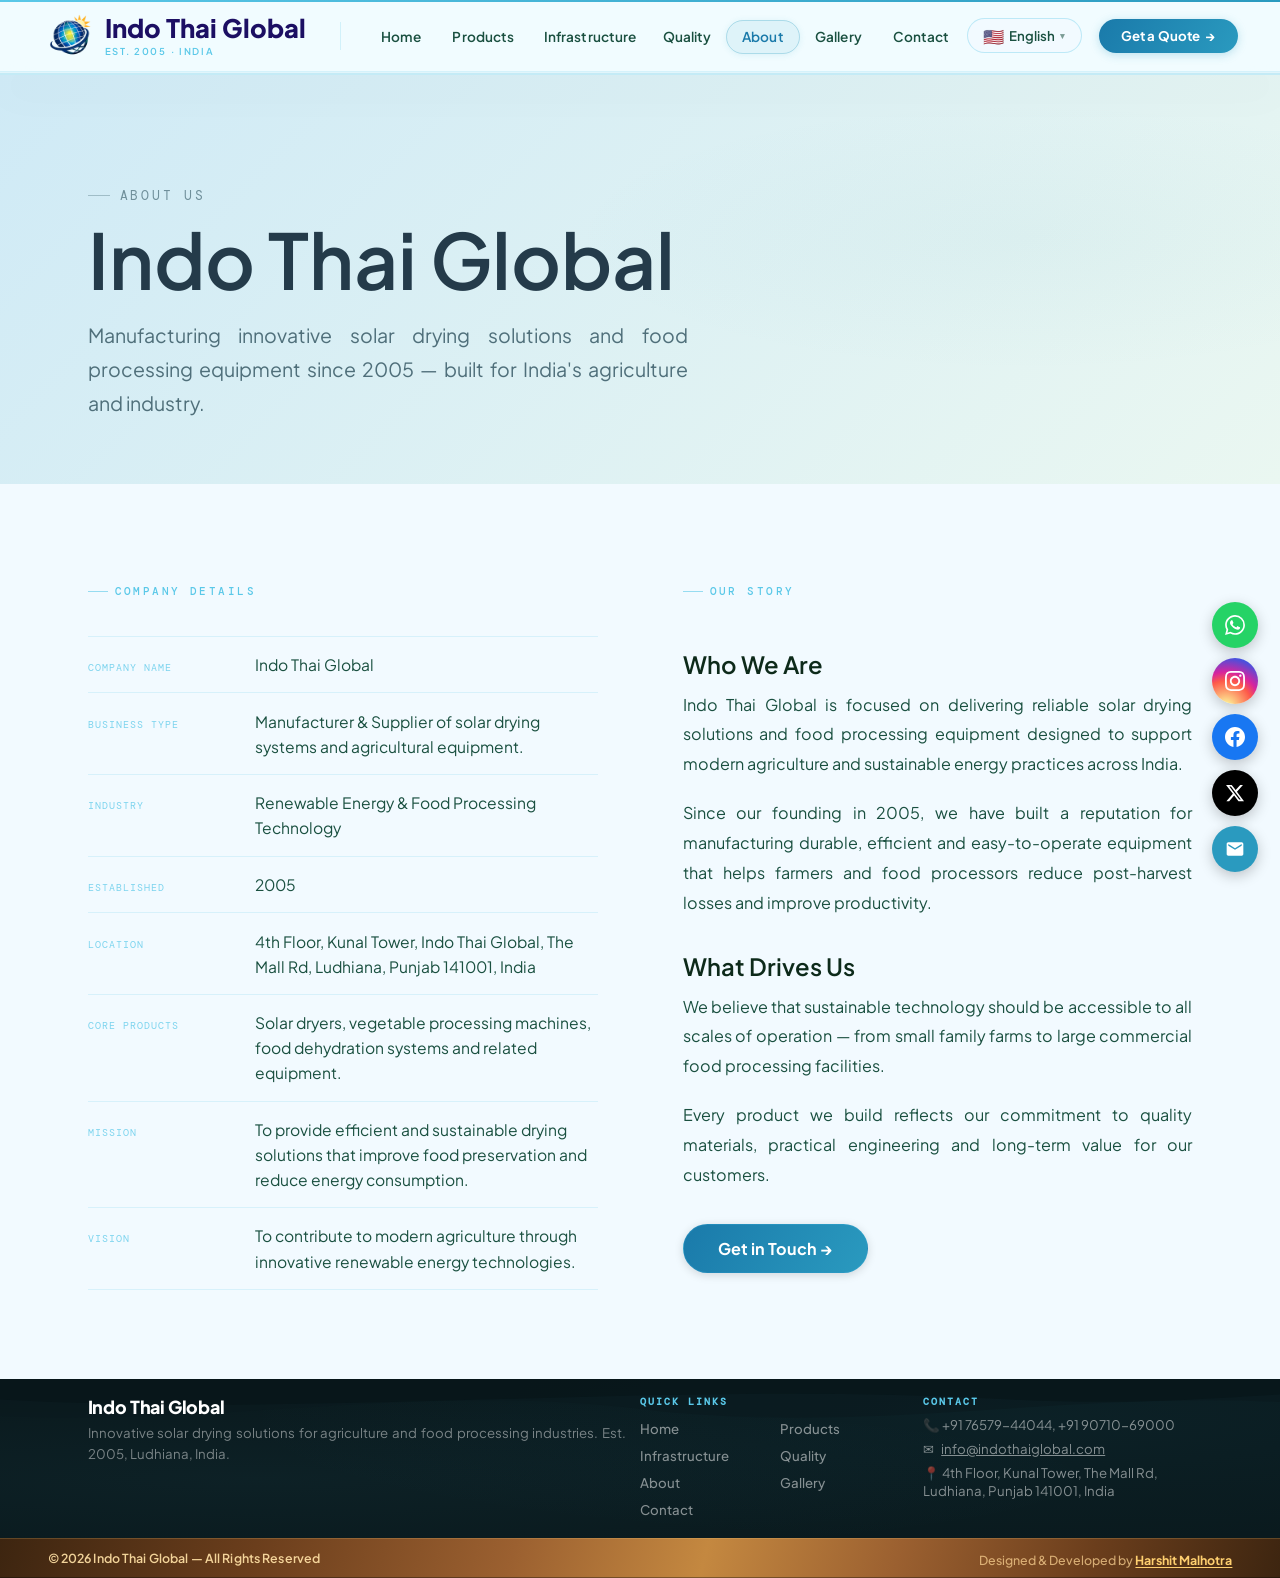
==== commit 671e8dd6: "fresh clean upload" ====
--- a/about.html
+++ b/about.html
@@ -294,10 +294,10 @@
 
     <div class="footer-col">
       <h4 class="footer-title">Contact</h4>
-      <div class="footer-contact-item">&#128222; +91 76579-44044, +91 88377-10200</div><div class="footer-contact-item">
+      <div class="footer-contact-item">&#128222; +91 76579-44044, +91 90710-69000</div><div class="footer-contact-item">
   &#9993; <a href="mailto:indothaiglobal20@gmail.com">info@indothaiglobal.com</a>
 </div>
-   <div class="footer-contact-item">&#128205; 4th Floor, Kunal Tower, Indo Thai Global, The Mall Rd, Ludhiana, Punjab 141001, India</div>
+   <div class="footer-contact-item">&#128205; 4th Floor, Kunal Tower, The Mall Rd, Ludhiana, Punjab 141001, India</div>
     </div>
 
   </div>
@@ -767,7 +767,7 @@
   <!-- Instagram -->
   <!-- ▼ CHANGE THIS: replace indothaiglobal with your Instagram handle -->
   <a class="social-dock__btn social-dock__btn--ig"
-     href="https://instagram.com/abc"
+     href="https://instagram.com/indo_thaiglobal"
      target="_blank" rel="noopener" data-label="Instagram" aria-label="Follow on Instagram">
     <svg viewBox="0 0 24 24" xmlns="http://www.w3.org/2000/svg">
       <path d="M12 2.163c3.204 0 3.584.012 4.85.07 3.252.148 4.771 1.691 4.919 4.919.058 1.265.069 1.645.069 4.849 0 3.205-.012 3.584-.069 4.849-.149 3.225-1.664 4.771-4.919 4.919-1.266.058-1.644.07-4.85.07-3.204 0-3.584-.012-4.849-.07-3.26-.149-4.771-1.699-4.919-4.92-.058-1.265-.07-1.644-.07-4.849 0-3.204.013-3.583.07-4.849.149-3.227 1.664-4.771 4.919-4.919 1.266-.057 1.645-.069 4.849-.069zm0-2.163c-3.259 0-3.667.014-4.947.072-4.358.2-6.78 2.618-6.98 6.98-.059 1.281-.073 1.689-.073 4.948 0 3.259.014 3.668.072 4.948.2 4.358 2.618 6.78 6.98 6.98 1.281.058 1.689.072 4.948.072 3.259 0 3.668-.014 4.948-.072 4.354-.2 6.782-2.618 6.979-6.98.059-1.28.073-1.689.073-4.948 0-3.259-.014-3.667-.072-4.947-.196-4.354-2.617-6.78-6.979-6.98-1.281-.059-1.69-.073-4.949-.073zm0 5.838c-3.403 0-6.162 2.759-6.162 6.162s2.759 6.163 6.162 6.163 6.162-2.759 6.162-6.163c0-3.403-2.759-6.162-6.162-6.162zm0 10.162c-2.209 0-4-1.79-4-4 0-2.209 1.791-4 4-4s4 1.791 4 4c0 2.21-1.791 4-4 4zm6.406-11.845c-.796 0-1.441.645-1.441 1.44s.645 1.44 1.441 1.44c.795 0 1.439-.645 1.439-1.44s-.644-1.44-1.439-1.44z"/>
@@ -777,7 +777,7 @@
   <!-- Facebook -->
   <!-- ▼ CHANGE THIS: replace IndoThaiGlobal with your Facebook page name/ID -->
   <a class="social-dock__btn social-dock__btn--fb"
-     href="https://facebook.com/abc"
+     href="https://facebook.com/indothaiglobal"
      target="_blank" rel="noopener" data-label="Facebook" aria-label="Visit on Facebook">
     <svg viewBox="0 0 24 24" xmlns="http://www.w3.org/2000/svg">
       <path d="M24 12.073c0-6.627-5.373-12-12-12s-12 5.373-12 12c0 5.99 4.388 10.954 10.125 11.854v-8.385H7.078v-3.47h3.047V9.43c0-3.007 1.792-4.669 4.533-4.669 1.312 0 2.686.235 2.686.235v2.953H15.83c-1.491 0-1.956.925-1.956 1.874v2.25h3.328l-.532 3.47h-2.796v8.385C19.612 23.027 24 18.062 24 12.073z"/>
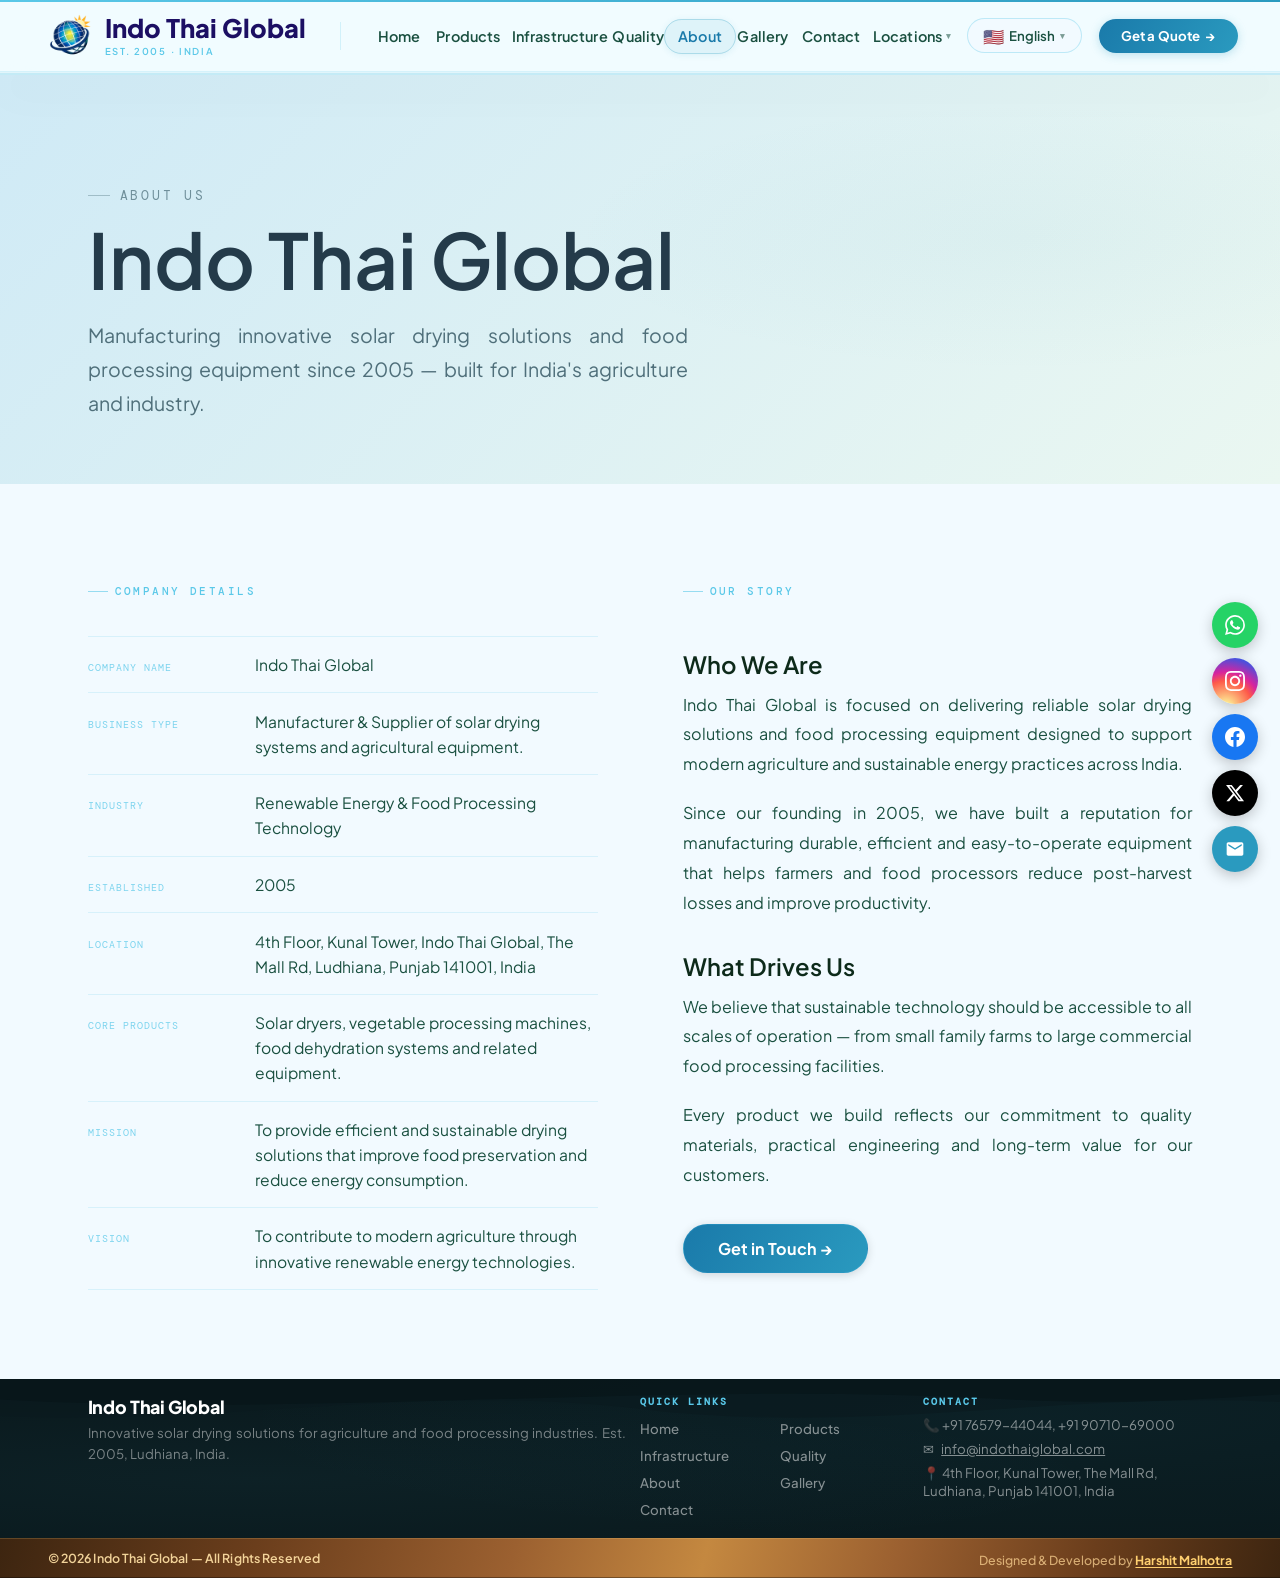
==== commit dc19802d: "update" ====
--- a/about.html
+++ b/about.html
@@ -126,6 +126,15 @@
       <li><a href="about.html"          class="nav-link">About</a></li>
       <li><a href="gallery.html"        class="nav-link">Gallery</a></li>
       <li><a href="contact.html"        class="nav-link">Contact</a></li>
+      <li class="nav-has-dropdown">
+        <button class="nav-link nav-dropdown-btn" aria-haspopup="true" aria-expanded="false">
+          Locations <span class="nav-lang-arrow">▾</span>
+        </button>
+        <ul class="nav-dropdown" role="list">
+          <li><a href="ludhiana.html" class="nav-dropdown-link">Indo Thai Global Ludhiana</a></li>
+          <li><a href="indo-thai-global-unit-1.html" class="nav-dropdown-link">Indo Thai Global Unit-1</a></li>
+        </ul>
+      </li>
     </ul>
 
     <!-- Language Switcher -->
@@ -166,6 +175,15 @@
     <li><a href="about.html"          class="drawer-link">About          <span class="drawer-arrow">›</span></a></li>
     <li><a href="gallery.html"        class="drawer-link">Gallery        <span class="drawer-arrow">›</span></a></li>
     <li><a href="contact.html"        class="drawer-link">Contact        <span class="drawer-arrow">›</span></a></li>
+    <li class="drawer-has-dropdown">
+        <button class="drawer-dropdown-btn">
+          Locations <span class="drawer-arrow">›</span>
+        </button>
+        <ul class="drawer-sub" role="list">
+          <li><a href="ludhiana.html" class="drawer-link drawer-sub-link">Indo Thai Global Ludhiana <span class="drawer-arrow">›</span></a></li>
+          <li><a href="indo-thai-global-unit-1.html" class="drawer-link drawer-sub-link">Indo Thai Global Unit-1 <span class="drawer-arrow">›</span></a></li>
+        </ul>
+    </li>
   </ul>
   <div class="drawer-cta-wrap">
     <a href="quote.html" class="drawer-cta">Get a Quote →</a>
--- a/css/navbar.css
+++ b/css/navbar.css
@@ -82,14 +82,14 @@
 
 /* ── Links ── */
 .nav-links {
-  display: flex; align-items: center; gap: 0.35rem;
+  display: flex; align-items: center; gap: 0.15rem;
   list-style: none; flex: 1;
 }
 .nav-link {
   text-decoration: none; color: var(--text-mid);
-  font-family: var(--font-sans); font-size: 0.80rem;
+  font-family: var(--font-sans); font-size: 0.85rem;
   font-weight: 600; letter-spacing: 0.01em;
-  padding: 0.42rem 0.9rem; border-radius: 50px;
+  padding: 0.42rem 0.75rem; border-radius: 50px;
   border: 1.5px solid transparent; white-space: nowrap;
   transition: color 0.2s, background 0.2s, border-color 0.2s, box-shadow 0.2s;
 }
@@ -177,7 +177,7 @@
 /* ══════════════════════════════════════════════════════════════
    LANGUAGE SWITCHER
 ══════════════════════════════════════════════════════════════ */
-.nav-lang { position: relative; margin-left: 0.6rem; flex-shrink: 0; }
+.nav-lang { position: relative; margin-left: 1.4rem; flex-shrink: 0; }
 
 .nav-lang-btn {
   display: inline-flex; align-items: center; gap: 5px;
@@ -298,4 +298,98 @@
   .nav-lang-btn { padding: 0.32rem 0.6rem; max-width: unset; }
   .nav-lang-dropdown { right: 0; width: min(290px, 92vw); }
   .nav-burger { margin-left: 0.4rem; }
-}+}
+
+/* ── Locations dropdown (desktop) ── */
+.nav-has-dropdown { position: relative; }
+
+.nav-dropdown-btn {
+ background: none;
+  border: 1.5px solid transparent;
+  cursor: pointer;
+  font-family: var(--font-sans);
+  font-size: 0.85rem;
+  font-weight: 600;
+  letter-spacing: 0.01em;
+  color: var(--text-mid);
+  padding: 0.42rem 0.75rem;
+  border-radius: 50px;
+  display: flex;
+  align-items: center;
+  gap: 4px;
+  white-space: nowrap;
+  transition: color 0.2s, background 0.2s, border-color 0.2s, box-shadow 0.2s;
+}
+.nav-dropdown-btn:hover {
+  color: var(--text-dark);
+  background: rgba(90,200,232,0.10);
+  border-color: rgba(90,200,232,0.25);
+}
+
+.nav-dropdown {
+  display: none;
+  position: absolute;
+  top: calc(100% + 2px);
+  left: 0;
+  min-width: 200px;
+  background: rgba(240, 252, 255, 0.98);
+  border: 1px solid var(--border-strong);
+  border-radius: 16px;
+  box-shadow: 0 20px 60px rgba(0,0,0,0.10), 0 4px 16px rgba(42,154,191,0.10);
+  padding: 6px;
+  list-style: none;
+  z-index: 999;
+}
+.nav-has-dropdown::after {
+  content: '';
+  position: absolute;
+  top: 100%;
+  left: 0;
+  right: 0;
+  height: 10px;
+}
+.nav-has-dropdown:hover .nav-dropdown,
+.nav-has-dropdown.open .nav-dropdown { display: block; }
+
+.nav-dropdown-link {
+  display: block;
+  padding: 0.42rem 0.9rem;
+  font-family: var(--font-sans);
+  font-size: 0.80rem;
+  font-weight: 600;
+  letter-spacing: 0.01em;
+  color: var(--text-mid);
+  border-radius: 50px;
+  text-decoration: none;
+  white-space: nowrap;
+  transition: color 0.2s, background 0.2s;
+}
+.nav-dropdown-link:hover {
+  color: var(--text-dark);
+  background: rgba(90,200,232,0.10);
+}
+
+/* ── Locations dropdown (mobile drawer) ── */
+.drawer-dropdown-btn {
+  background: none;
+  border: none;
+  width: 100%;
+  text-align: left;
+  font: inherit;
+  font-size: 16px;
+  cursor: pointer;
+  padding: 12px 0;
+  display: flex;
+  justify-content: space-between;
+  color: inherit;
+  border-bottom: 1px solid #f0f0f0;
+}
+
+.drawer-sub {
+  display: none;
+  list-style: none;
+  padding-left: 16px;
+}
+.drawer-has-dropdown.open .drawer-sub { display: block; }
+
+.drawer-sub-link { font-size: 14px; opacity: 0.85; }
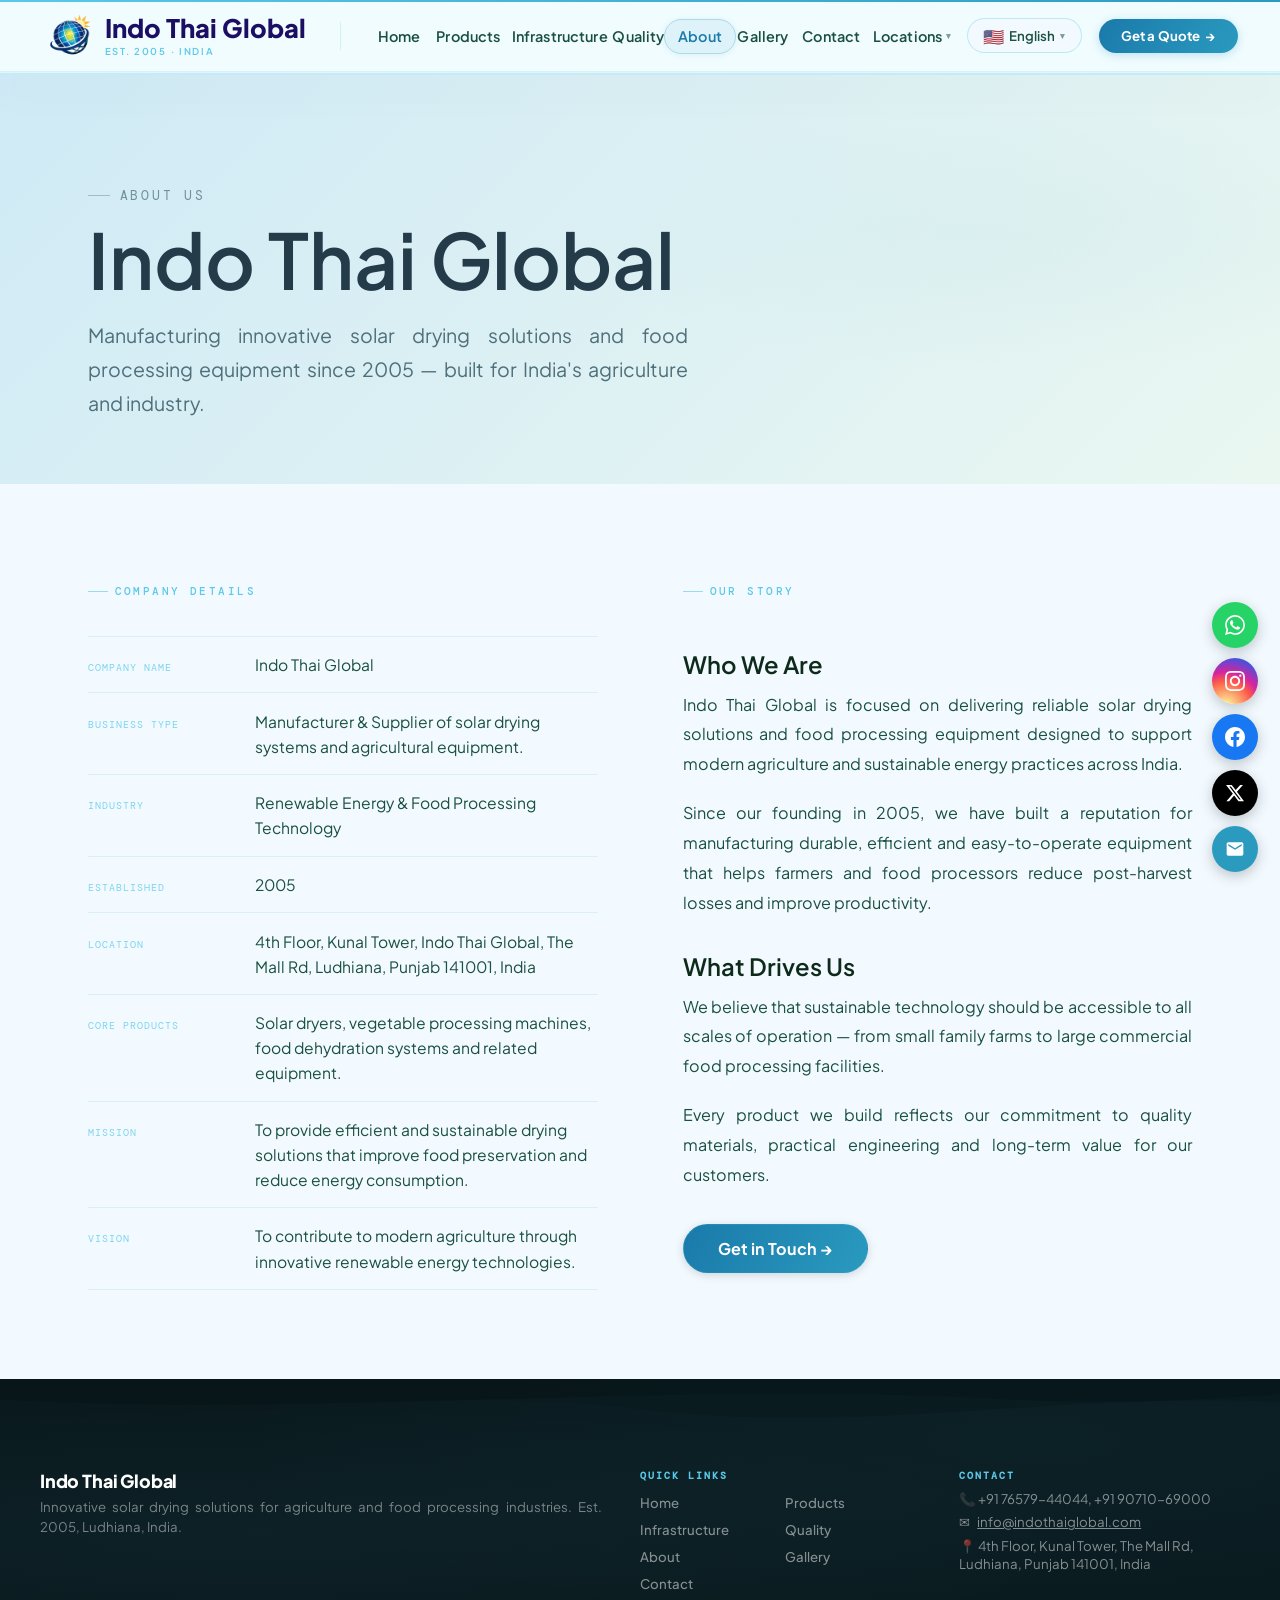
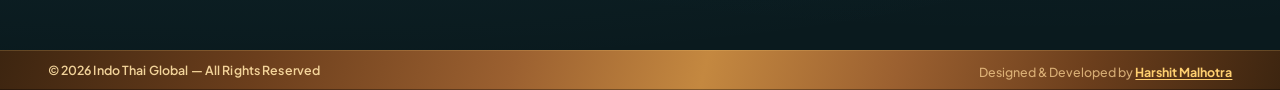
==== commit 37a90204: "update" ====
--- a/about.html
+++ b/about.html
@@ -7,6 +7,15 @@
   <link rel="icon" href="assets/logo.png" type="image/png"/>
   <link rel="stylesheet" href="css/global.css"/>
   <link rel="stylesheet" href="css/navbar.css"/>
+  <!-- Google Tag Manager -->
+<script>
+(function(w,d,s,l,i){w[l]=w[l]||[];w[l].push({'gtm.start':
+new Date().getTime(),event:'gtm.js'});var f=d.getElementsByTagName(s)[0],
+j=d.createElement(s),dl=l!='dataLayer'?'&l='+l:'';j.async=true;j.src=
+'https://www.googletagmanager.com/gtm.js?id='+i+dl;f.parentNode.insertBefore(j,f);
+})(window,document,'script','dataLayer','GTM-MRRNVJR5');
+</script>
+<!-- End Google Tag Manager -->
   <style>
     p {
   text-align: justify;
@@ -93,6 +102,13 @@
   </style>
 </head>
 <body>
+  
+<!-- Google Tag Manager (noscript) -->
+<noscript>
+  <iframe src="https://www.googletagmanager.com/ns.html?id=GTM-MRRNVJR5"
+  height="0" width="0" style="display:none;visibility:hidden"></iframe>
+</noscript>
+<!-- End Google Tag Manager (noscript) -->
 
 <div id="google_translate_element" style="display:none;position:absolute;visibility:hidden;"></div>
 <script>
--- a/css/global.css
+++ b/css/global.css
@@ -208,7 +208,7 @@
     radial-gradient(ellipse at 20% 50%, rgba(90,200,232,0.04) 0%, transparent 60%),
     radial-gradient(ellipse at 80% 20%, rgba(42,154,191,0.05) 0%, transparent 55%);
   color: rgba(255,255,255,0.70);
-  padding: 16px 0 0;
+  padding: clamp(2rem, 4vw, 3rem) 0 0;
   margin-top: 0;
   position: relative;
   overflow: hidden;
@@ -245,7 +245,8 @@
 .footer-grid {
   display: grid;
   grid-template-columns: 2fr 1fr 1fr;
-  gap: 14px;
+  gap: clamp(1.5rem, 3vw, 3rem);
+  padding: clamp(1.5rem, 3vw, 2.5rem) 0;
 }
 
 .footer-brand {
@@ -360,9 +361,13 @@
   opacity: 0.95;
 }
 
-@media (max-width: 700px) {
-  .footer-grid { grid-template-columns: 1fr; gap: 20px; }
-  .footer-bottom-inner { flex-wrap: wrap; }
+@media (max-width: 900px) {
+  .footer-grid { grid-template-columns: 1fr 1fr; gap: 1.5rem; }
+}
+@media (max-width: 600px) {
+  .footer-grid { grid-template-columns: 1fr; gap: 1.8rem; }
+  .footer-bottom-inner { flex-direction: column; align-items: flex-start; gap: 4px; }
+  .footer-dev-text, .footer-dev-link { text-align: left; }
 }
 
 /* ── Scroll Reveal ── */
--- a/css/navbar.css
+++ b/css/navbar.css
@@ -284,7 +284,7 @@
 #goog-gt-tt { display: none !important; }
 
 /* ── Responsive ── */
-@media (max-width: 960px) {
+@media (max-width: 1200px) {
   .nav-links, .nav-cta, .nav-divider { display: none; }
   .nav-burger { display: flex; }
   .nav { width: 100%; max-width: 100vw; }
@@ -348,8 +348,12 @@
   right: 0;
   height: 10px;
 }
-.nav-has-dropdown:hover .nav-dropdown,
+
 .nav-has-dropdown.open .nav-dropdown { display: block; }
+
+@media (hover: hover) {
+  .nav-has-dropdown:hover .nav-dropdown { display: block; }
+}
 
 .nav-dropdown-link {
   display: block;
@@ -373,16 +377,28 @@
 .drawer-dropdown-btn {
   background: none;
   border: none;
+  border-bottom: 1px solid var(--border);
+  outline: none;
+  -webkit-appearance: none;
+  appearance: none;
   width: 100%;
   text-align: left;
-  font: inherit;
-  font-size: 16px;
+  font-family: var(--font-sans);
+  font-size: 1rem;
+  font-weight: 600;
+  color: var(--text-mid);
   cursor: pointer;
-  padding: 12px 0;
+  padding: 0.9rem 0.8rem;
+  border-radius: 8px;
   display: flex;
   justify-content: space-between;
-  color: inherit;
-  border-bottom: 1px solid #f0f0f0;
+  align-items: center;
+  transition: color 0.18s, background 0.18s, padding-left 0.18s;
+}
+.drawer-dropdown-btn:hover {
+  color: var(--text-dark);
+  background: rgba(90,200,232,0.07);
+  padding-left: 1.2rem;
 }
 
 .drawer-sub {
@@ -392,4 +408,9 @@
 }
 .drawer-has-dropdown.open .drawer-sub { display: block; }
 
-.drawer-sub-link { font-size: 14px; opacity: 0.85; }+.drawer-sub-link {
+  font-size: 1rem;
+  font-weight: 600;
+  color: var(--text-mid);
+  opacity: 0.85;
+}
